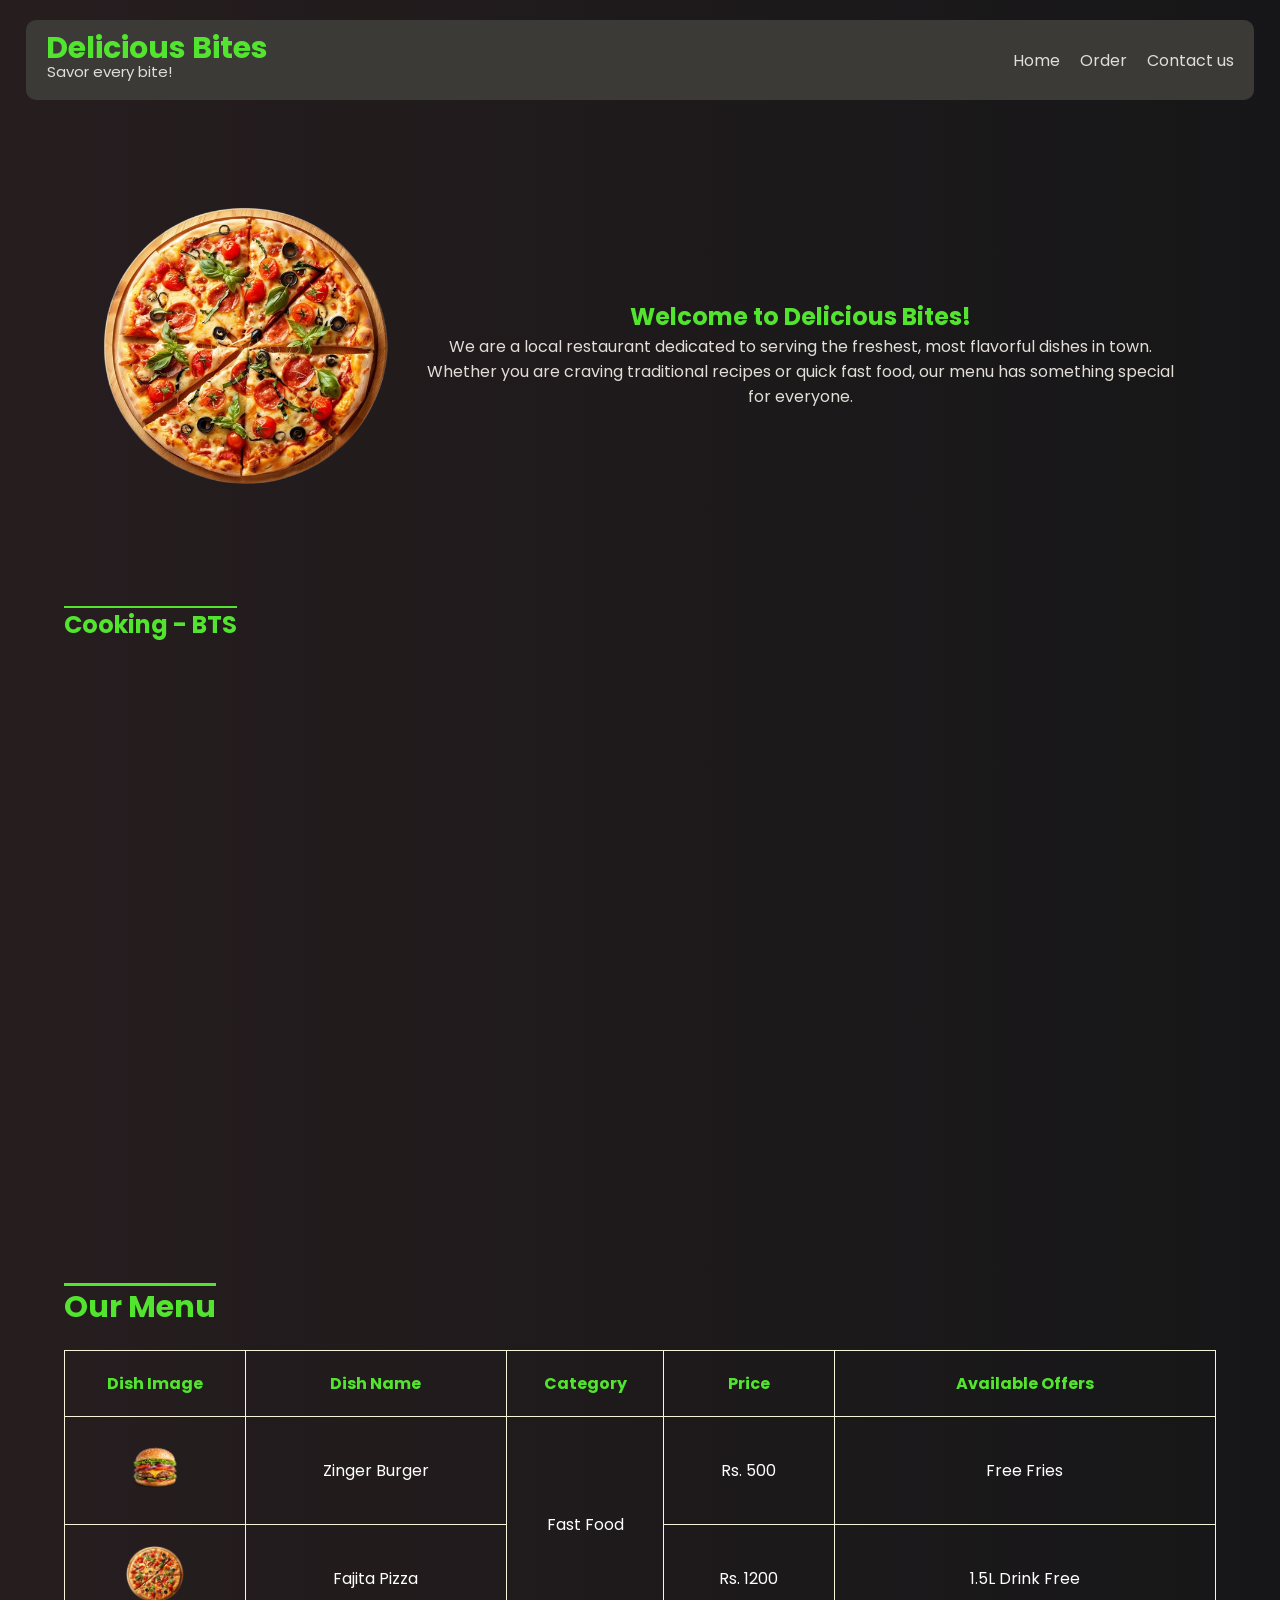
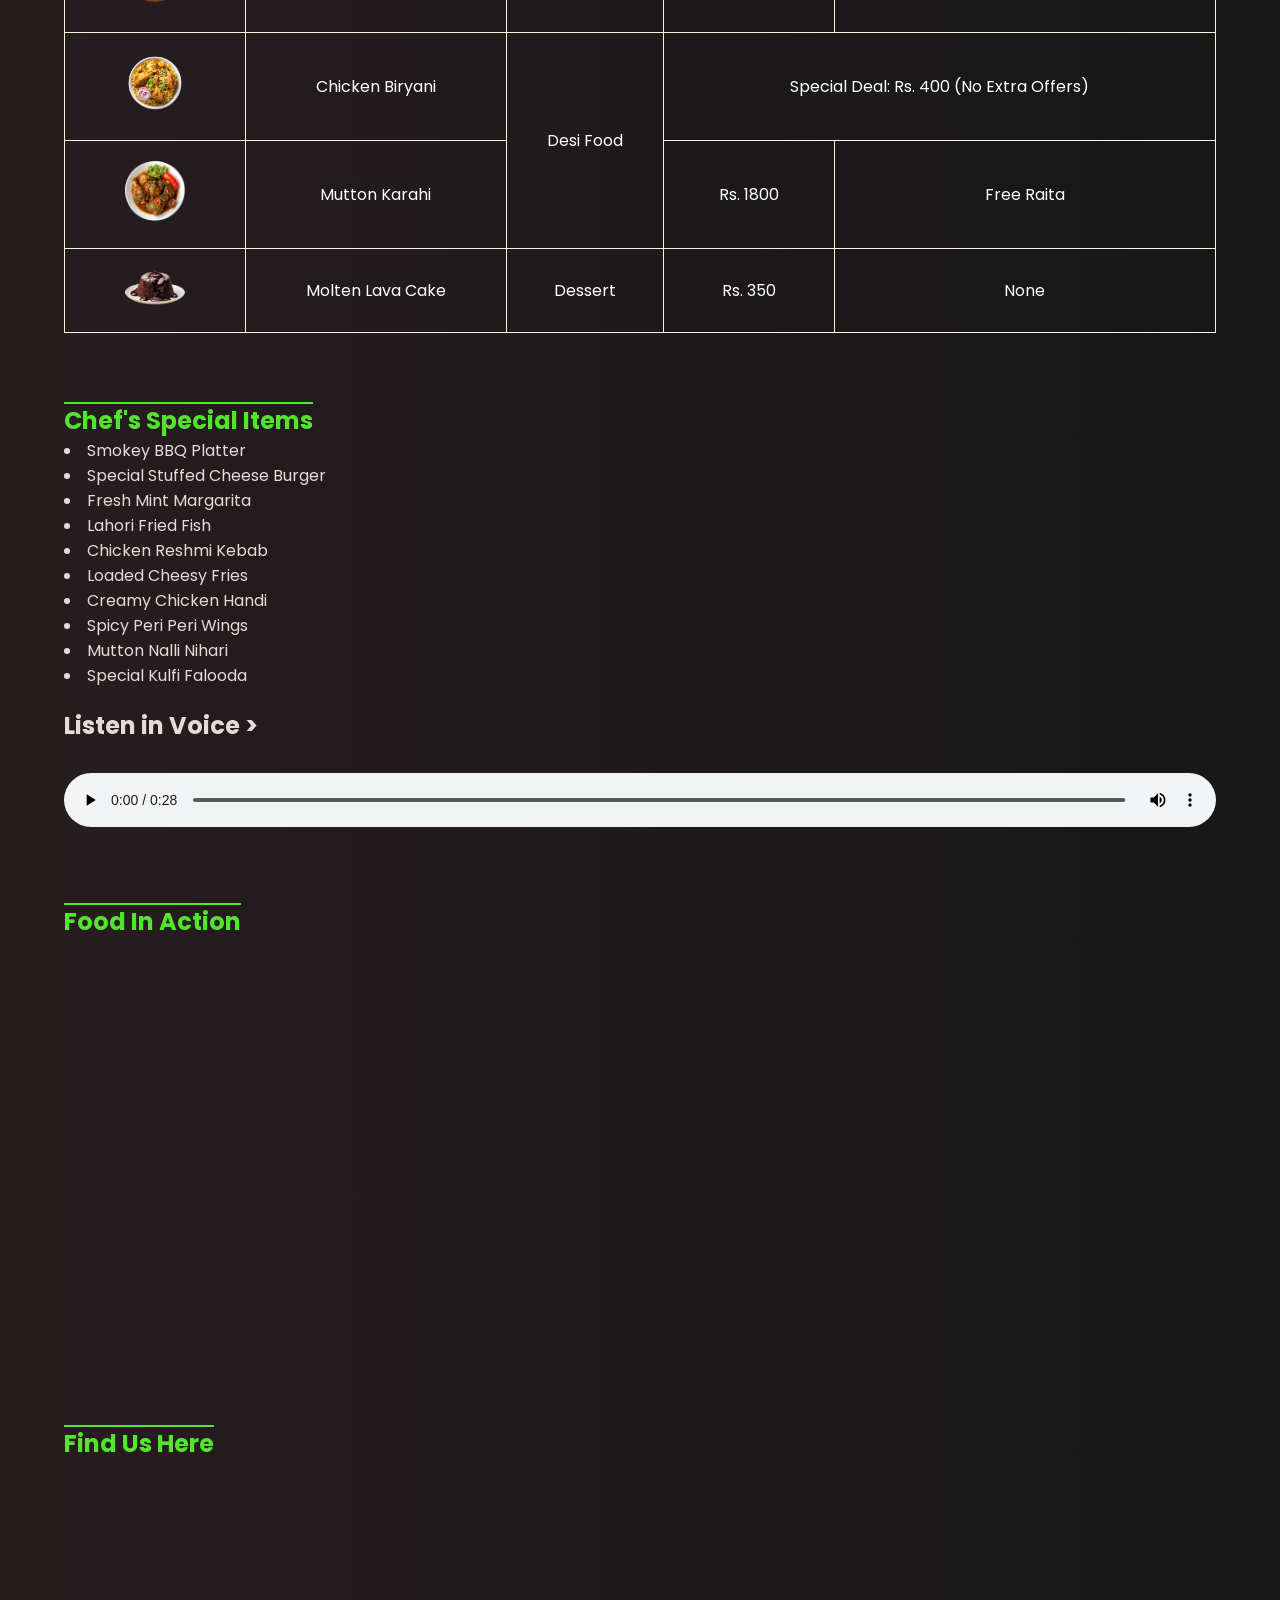
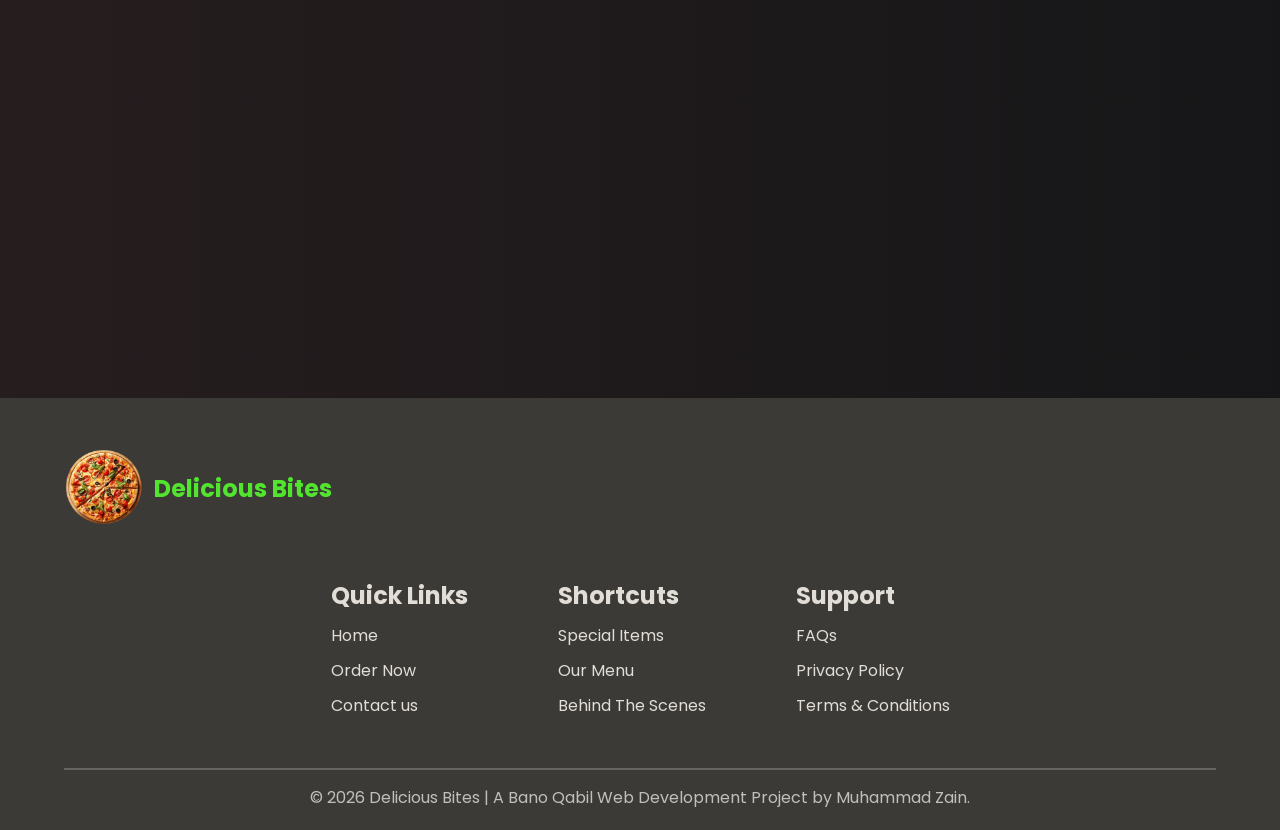
==== index.html @ 20937e95 "Update index.html" ====
<!DOCTYPE html>
<html lang="en">

<head>
    <meta charset="UTF-8">
    <meta name="viewport" content="width=device-width, initial-scale=1.0">
    <title>Home - Delicious Bites</title>
    <link rel="stylesheet" href="style.css">
    <link rel="preconnect" href="https://fonts.googleapis.com">
    <link rel="preconnect" href="https://fonts.gstatic.com" crossorigin>
    <link
        href="https://fonts.googleapis.com/css2?family=Poppins:ital,wght@0,100;0,200;0,300;0,400;0,500;0,600;0,700;0,800;0,900;1,100;1,200;1,300;1,400;1,500;1,600;1,700;1,800;1,900&display=swap"
        rel="stylesheet">
</head>

<body>
    <header>
        <nav>

            <div class="nav-items1">
                <h1>Delicious Bites</h1>
                <p>Savor every bite!</p>

            </div>

            <div class="nav-items2">
                <ul>
                    <li><a href="index.html">Home</a></li>
                    <li><a href="order.html">Order</a></li>
                    <li><a href="contact.html">Contact us</a></li>
                </ul>
            </div>


        </nav>
    </header>




    <main>
        <section id="hero">
            <div class="container">


                <div class="image">
                    <img src="assets/pizza.png" alt="hero-image" height="300">

                </div>



                <div class="hero-about">

                    <h1>Welcome to Delicious Bites!</h1>

                    <p>We are a local restaurant dedicated to serving the freshest, most flavorful dishes in town.
                        Whether you are craving traditional recipes or quick fast food, our menu has something special
                        for everyone.</p>
                </div>



            </div>
        </section>

        <section id="cooking">
            <h1>Cooking - BTS</h1>
            <video autoplay loop muted src="assets/video/cooking.mp4"></video>
        </section>

        <section id="table-section">

            <h2>Our Menu</h2>

            <table style="text-align: center;">

                <thead>
                    <tr>
                        <th>Dish Image</th>
                        <th>Dish Name</th>
                        <th>Category</th>
                        <th>Price</th>
                        <th>Available Offers</th>
                    </tr>
                </thead>

                <tbody>

                    <tr>
                        <td><img src="assets/z-burger.png" alt="Zinger Burger" width="60"></td>
                        <td>Zinger Burger</td>
                        <td rowspan="2">Fast Food</td>
                        <td>Rs. 500</td>
                        <td>Free Fries</td>
                    </tr>

                    <tr>
                        <td><img src="assets/pizza.png" alt="Pizza" width="60"></td>
                        <td>Fajita Pizza</td>
                        <td>Rs. 1200</td>
                        <td>1.5L Drink Free</td>
                    </tr>


                    <tr>
                        <td><img src="assets/biryani.png" alt="Biryani" width="60"></td>
                        <td>Chicken Biryani</td>
                        <td rowspan="2">Desi Food</td>
                        <td colspan="2">Special Deal: Rs. 400 (No Extra Offers)</td>
                    </tr>


                    <tr>
                        <td><img src="assets/karahi.png" alt="Karahi" width="60"></td>
                        <td>Mutton Karahi</td>
                        <!-- <td>Desi Food</td> -->
                        <td>Rs. 1800</td>
                        <td>Free Raita</td>
                    </tr>


                    <tr>
                        <td><img src="assets/lava-cake.png" alt="Lava Cake" width="60"></td>
                        <td>Molten Lava Cake</td>
                        <td>Dessert</td>
                        <td>Rs. 350</td>
                        <td>None</td>
                    </tr>
                </tbody>

            </table>


        </section>

        <section id="special">

            <h1>Chef's Special Items</h1>
            <ul>
                <li>Smokey BBQ Platter</li>
                <li>Special Stuffed Cheese Burger</li>
                <li>Fresh Mint Margarita</li>
                <li>Lahori Fried Fish</li>
                <li>Chicken Reshmi Kebab</li>
                <li>Loaded Cheesy Fries</li>
                <li>Creamy Chicken Handi</li>
                <li>Spicy Peri Peri Wings</li>
                <li>Mutton Nalli Nihari</li>
                <li>Special Kulfi Falooda</li>
            </ul>
            <h2>Listen in Voice ></h2>
            <audio src="assets/audio/special items.mp3" controls></audio>

        </section>



        <section id="framing">
            <h1>Food In Action</h1>
            <iframe width="560" height="315" src="https://www.youtube.com/embed/lcU3pruVyUw?si=IepNtwFXurzWVYYV" title="YouTube video player" frameborder="0" allow="accelerometer; autoplay; clipboard-write; encrypted-media; gyroscope; picture-in-picture; web-share" referrerpolicy="strict-origin-when-cross-origin" allowfullscreen></iframe>
        </section>

        <section id="map">
            <h1>Find Us Here</h1>
            <iframe src="https://www.google.com/maps/embed?pb=!1m18!1m12!1m3!1d13595.559069513125!2d74.3246896554199!3d31.5820706!2m3!1f0!2f0!3f0!3m2!1i1024!2i768!4f13.1!3m3!1m2!1s0x39191b91e5f0326d%3A0x4c01c48fc2e91cd0!2sDelicious%20Bites!5e0!3m2!1sen!2s!4v1788865010077!5m2!1sen!2s" width="600" height="450" style="border:0;" allowfullscreen="" loading="lazy" referrerpolicy="strict-origin-when-cross-origin"></iframe>
        </section>

    </main>
    <footer>
        <section id="footer-section">

            <div class="footer-logo">
                <img src="assets/pizza.png" alt="">
                <h1>Delicious Bites</h1>
            </div>
             
            <div class="footer-container">

                <div class="footer-links">
                    <h2>Quick Links</h2>
                    <a href="index.html">Home</a>
                    <a href="order.html">Order Now</a>
                    <a href="contact.html">Contact us</a>
                </div>
    
                <div class="shortcuts">
                    <h2>Shortcuts</h2>
                    <a href="#special">Special Items</a>
                    <a href="#table-section">Our Menu</a>
                    <a href="#cooking">Behind The Scenes</a>

                </div>

                <div class="action-links">
                    <h2>Support</h2>
                    <a href="#">FAQs</a>
                    <a href="#">Privacy Policy</a>
                    <a href="#">Terms & Conditions</a>

                </div>

                
                

            </div>

            <div class="hr-sec">

                <hr>
    
                    <p class="copyright-text">&copy; 2026 Delicious Bites | A Bano Qabil Web Development Project by Muhammad Zain.</p>
            </div>


        </section>

        
    </footer>

    <!-- Start of HubSpot Embed Code -->
<script type="text/javascript" id="hs-script-loader" async defer src="//js-na2.hs-scripts.com/247337855.js"></script>
<!-- End of HubSpot Embed Code -->
    

</body>

</html>
---- style.css ----
*{
    margin: 0;
    padding: 0;
    box-sizing: border-box;
    font-family: poppins;
}

:root{
    --primarycolor: rgb(82, 228, 46);

    --secondarycolor: rgb(226, 222, 215);
}

html{

    scroll-behavior: smooth;

}


/* NAVBAR */

/* HOME PAGE */


header{
    position: sticky;
    width: 96vw;
     margin: 20px auto;
    top: 0;
    z-index: 1;
    
}
header nav {
    display: flex;
    background-color: rgb(59, 58, 55);
    
    height: 80px;
    line-height: 23px;
     width: 96vw;
     margin: 20px auto;
     border-radius: 10px;
    justify-content: space-between;
    align-items: center;
    padding: 0 20px;

    

    
    
}

header nav h1{
    color: rgb(82, 228, 46);
    font-size: 30px;
}




    
.nav-items1 p{
    position: relative;
    left: 1px;
    color: rgb(226, 222, 215);
    font-size: 15px;
    
}

.nav-items2 ul{
    display: flex ;
    gap: 20px;
}

.nav-items2 ul li{
    list-style: none;
}



.nav-items2 ul li a{
    text-decoration: none;
   color: rgb(226, 222, 215);
    
    
    
}

.nav-items2 ul li a:hover{
    color: rgb(134, 161, 12);
}


/* MAIN SECTION */


body{
    background-color: rgb(23, 24, 26);
    background-image: linear-gradient(to right, rgba(82, 44, 44, 0.253), rgba(21, 21, 22, 0.507));
}


/* HERO SECTION */

main .container{
    display: flex;
    justify-content: center;
    align-items: center;
    width: 85vw;
    margin: 100px auto; 
    gap: 20px;
    

}

main{
    width: 90vw;
    margin: auto;
}



.hero-about{
     text-align: center;
     margin: auto;
     display: flex;
     width: 90vw;
     flex-direction: column;
     align-items: center;

}

.hero-about h1{
   color: rgb(82, 228, 46);
}
.hero-about  p{

    color: rgb(226, 222, 215);

}

#cooking{
    width: 90vw;
    margin: auto;
}

#cooking video{
    width: 90vw;
    margin: 30px auto;
    border-radius: 20px;
}

#cooking h1{
    color: var(--primarycolor);
    text-decoration: overline;
}


/* TABLE SECTION */

table{
    color: white;
    width: 90vw;
    margin: 20px auto;
    border-collapse: collapse;
    border-style: hidden;
    border: 1px solid beige;
    
     
}

table td ,th{
    border: 1px solid beige;
    padding: 20px 1px;
}

table th{
    color: var(--primarycolor);
}




#table-section h2{
    font-size: 30px;
   color: var(--primarycolor);
   text-decoration: overline;
}

/* SPECIAL ITEMS SECTION */

#special{
    /* background-color: antiquewhite; */
    width: 90vw;
    margin: 70px auto;
}

#special h1{
    color: var(--primarycolor);
    text-decoration: overline;

}

#special ul{
    color: var(--secondarycolor);
}

#special ul li{
    list-style-position: inside;
}

#special h2{
    color: var(--secondarycolor);
    margin-top: 20px;
    /* text-decoration:overline; */
}


#special audio{
    
    width: 90vw;
    margin: 0px auto;
    margin-top: 30px;
    
    
}

/* I-FRAME SECTION */

#framing{

    width: 90vw;
    margin: auto;

}

#framing h1{
    color: var(--primarycolor);
    text-decoration: overline;
}

#framing iframe{
    height: 400px;
    width: 90vw;
    margin-top: 30px;
    border-radius: 20px;
}


#map{
    width: 90vw;
    margin: 20px auto;
}

#map h1{
    color: var(--primarycolor);
    text-decoration: overline;
    margin-top: 50px;
}

#map iframe{
    border-radius: 20px;
    width: 90vw;
    margin: 30px auto;
}

/* FOOTER SECTION */

footer{

    background-color: rgb(59, 58, 55);
    
}

footer #footer-section{
    width: 90vw;
    margin: 0px auto;
}
footer #footer-section .footer-logo{
    display: flex;
    /* justify-content: center; */
    align-items: center;
    gap: 10px;
    padding: 50px 0;
}

footer #footer-section .footer-logo h1{
    color: var(--primarycolor);
}
footer #footer-section img{
    height: 80px;
}


.footer-links h2{
    color: var(--secondarycolor);
}

.footer-links a{
    color: var(--secondarycolor);
    /* text-align: center; */
    text-decoration: none;
}

.footer-links{
    display: flex;
    flex-direction: column;
    gap: 10px;
}

.footer-container{
    display: flex;
    justify-content: center;
    gap: 90px;
    flex-wrap: wrap;
}

#footer-section .shortcuts h2{
    color: var(--secondarycolor);

}

#footer-section .shortcuts a{
    color: var(--secondarycolor);
    text-decoration: none;
}

#footer-section .shortcuts a:hover{
    color: var(--primarycolor);
}
#footer-section .shortcuts{
    display: flex;
    flex-direction: column;
    gap: 10px;
}

.action-links{
display: flex;
flex-direction: column;
gap: 10px;

}

.action-links h2{
    color: var(--secondarycolor);

}

.action-links  a{
    color: var(--secondarycolor);
    text-decoration: none;
}

.find-us h2{
    color: var(--secondarycolor);
}

.find-us a{
    color: var(--secondarycolor);
    text-decoration: none;
}

hr{
    
    width: 100%;
    border: 1px solid rgba(255, 255, 255, 0.219);
}

.hr-sec{
    margin-top: 50px;
}

.hr-sec p{
    margin-top: 15px;
    text-align: center;
    padding-bottom: 20px;
}

.copyright-text{
    color: rgba(255, 255, 255, 0.678);
    
}

footer a:hover{

    color: rgb(134, 161, 12);

}



/* MEDIA QUERY */

@media screen and (max-width:628px) {

    main .container{
        

        gap: 0;

        flex-wrap: wrap;
    
    }



    header nav{
        display: flex;
        flex-direction: column;

        width: 90vw;
        margin: auto;
        
        align-items: center;
        justify-content: center;
        gap: 10px;
    }

    .nav-items2 {
        display: flex;
        justify-content: center;
        align-items: center;
        text-align: center;
    }

    header nav p{
        display: none;
    }
    
    main .container{
    display: flex;
    justify-content: center;
   
    align-items: center;
    width: 85vw;
    margin: 50px auto; 
    /* background-color: antiquewhite; */

    
}

footer #footer-section .footer-logo{
    display: flex;
    justify-content: center;
    

}

.footer-container{
    display: flex;
    flex-direction: column;
    /* justify-content: center; */
    align-items: center;
}

}


/* ORDER PAGE */


#order-section h1{
    color: var(--primarycolor);
    text-align: center;
}

#order-section legend{
    text-align: center;
    color: var(--secondarycolor);
}

.order-form{

    border: 1px solid var(--secondarycolor);
    padding: 30px;
    border-radius: 20px;
}





#order-section label{

    color: var(--secondarycolor);

}
#order-section input{
    padding: 10px 10px;
    margin: 10px 0;
    
    border-radius: 10px;
    border: 0.5px solid rgba(255, 255, 255, 0.377); 
    ;
    color: var(--secondarycolor);
    
    background-color: transparent;


}

#order-section select{
    padding: 10px 10px;
    margin: 10px 0;
    width: 190px;
    
    border-radius: 10px;
    border: 0.5px solid rgba(255, 255, 255, 0.377); 
    ;
    color: var(--secondarycolor);
    
    background-color: transparent;


}

#order-section  option{
    color: black;
    background-color: rgba(255, 255, 255, 0.377);
}

#order-section .reset{

    cursor: pointer;
    
    transition: all 0.2s ease-in-out;


    
}

#order-section .reset:hover{
    background-color: rgb(255, 0, 0);
    
}


#order-section .submit{
    cursor: pointer;
    
    transition: all 0.2s ease-in-out;
}

#order-section .submit:hover{
    background-color: var(--primarycolor);
    color: rgb(23, 23, 24);
}

/* Contact Page */

textarea{
    padding: 10px 10px;
    margin: 10px 0;
    
    border-radius: 10px;
    border: 0.5px solid rgba(255, 255, 255, 0.377); 
    ;
    color: var(--secondarycolor);
    
    background-color: transparent;
}
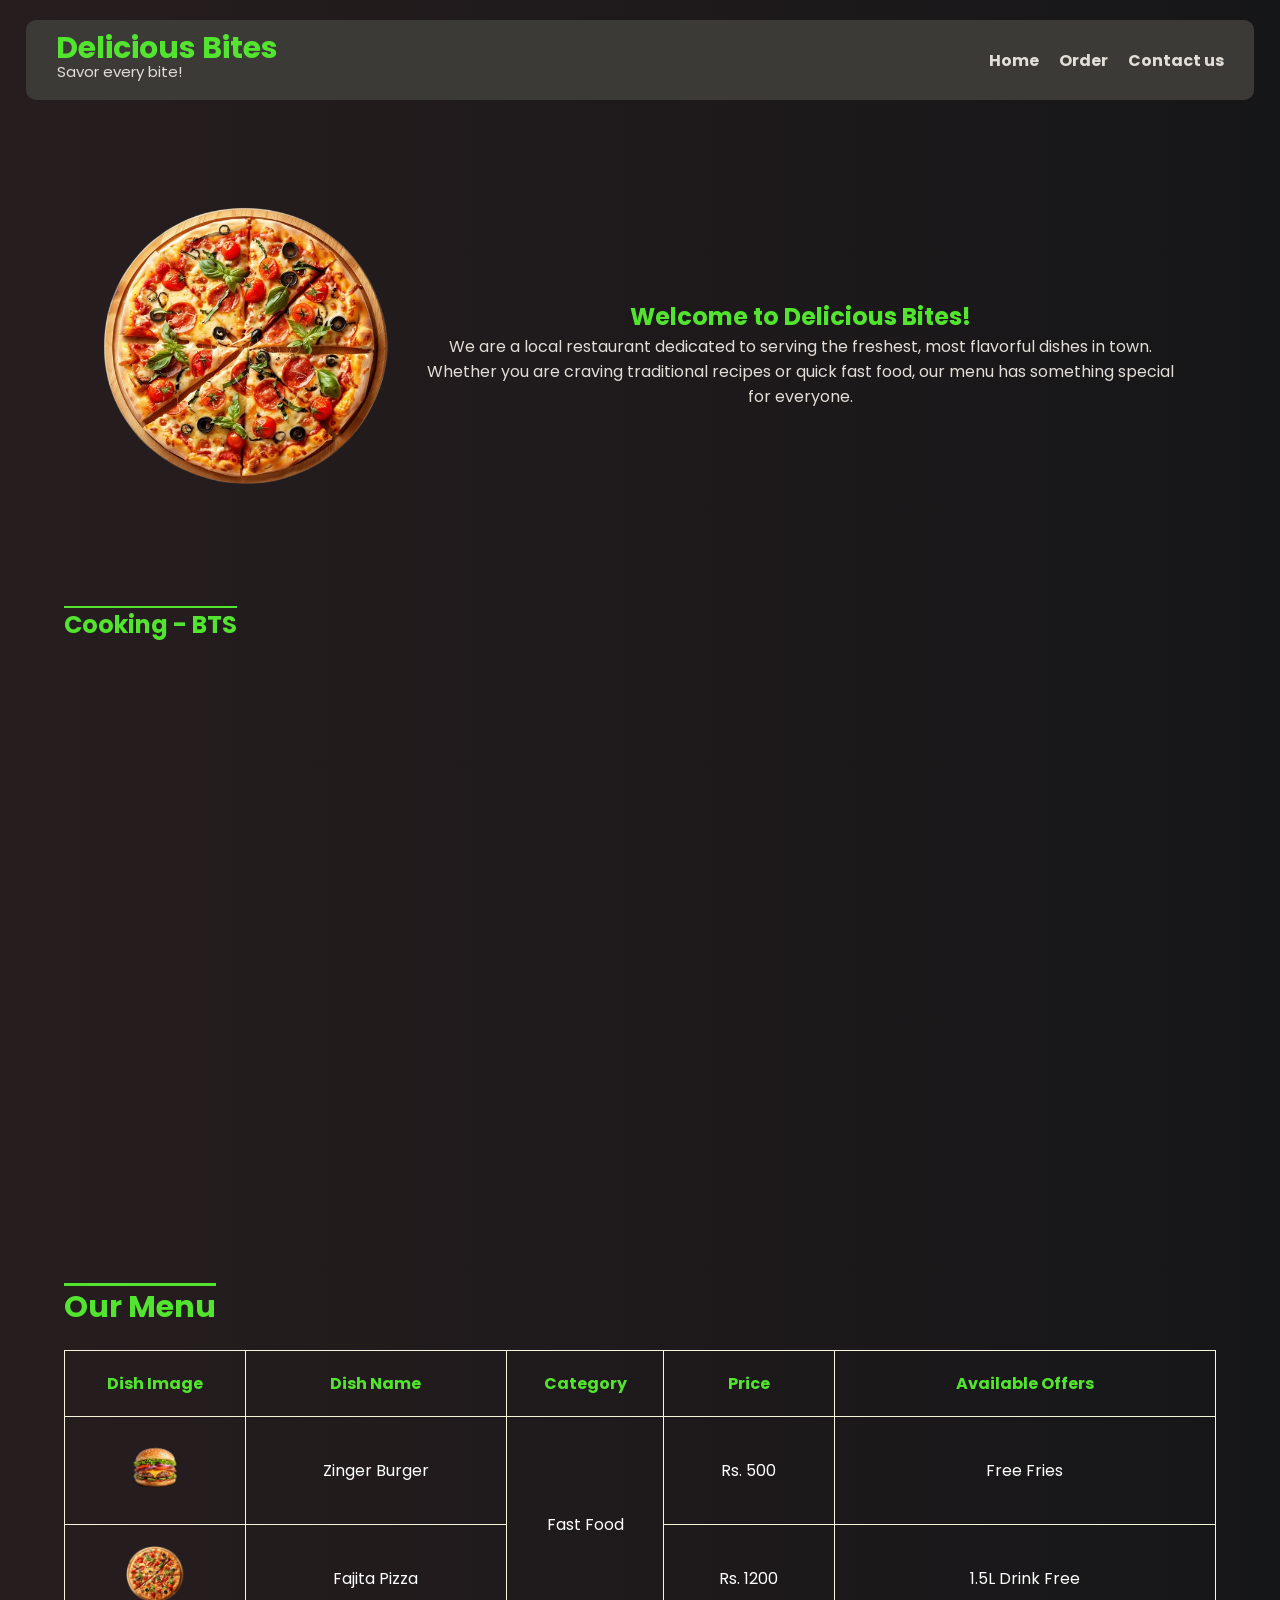
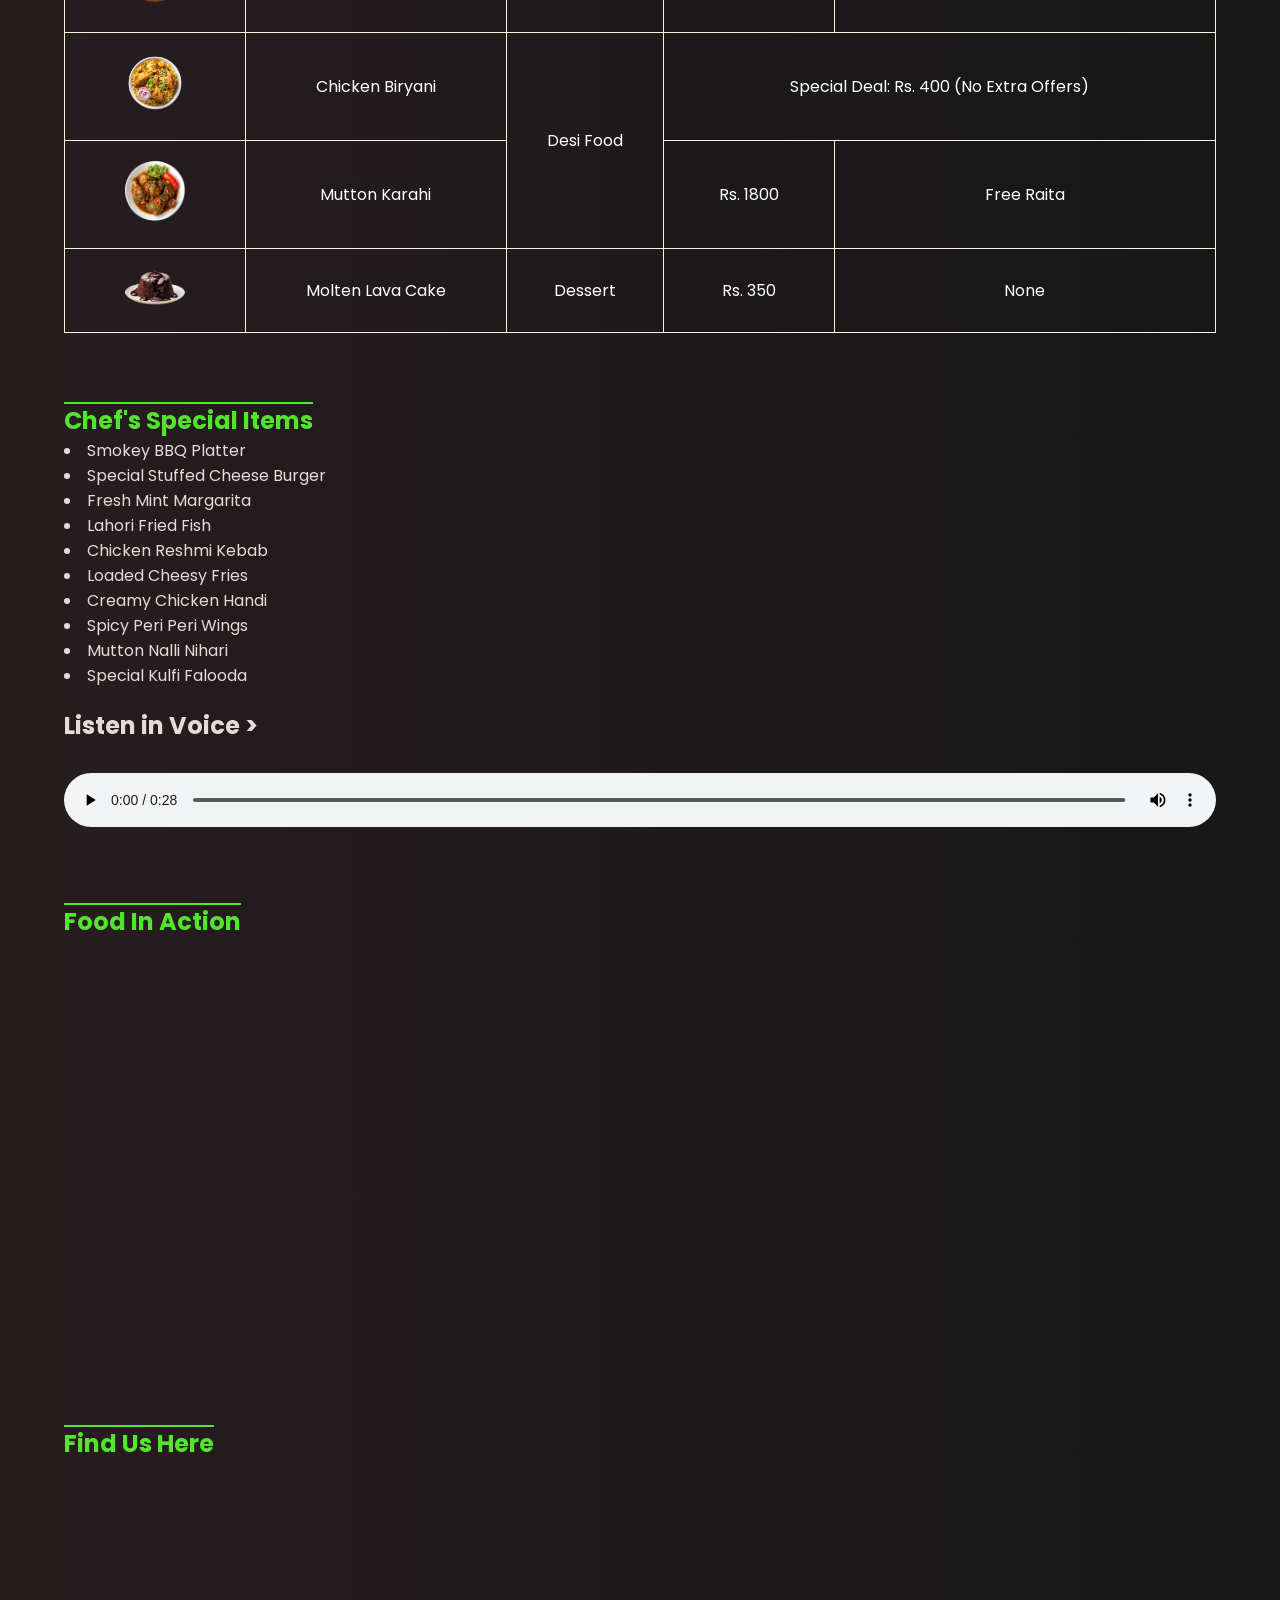
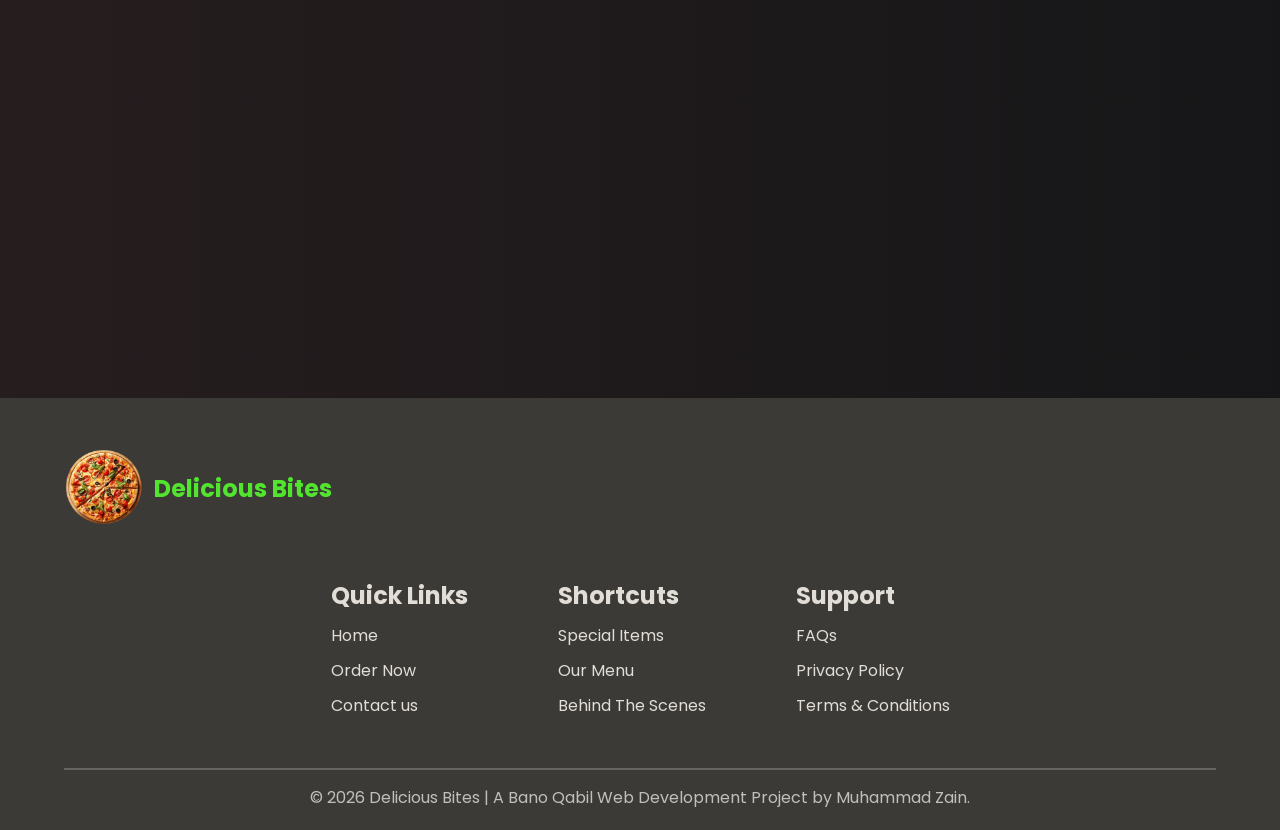
==== commit 35058ae5: "Add files via upload" ====
--- a/index.html
+++ b/index.html
@@ -14,26 +14,29 @@
 </head>
 
 <body>
-    <header>
-        <nav>
-
-            <div class="nav-items1">
-                <h1>Delicious Bites</h1>
-                <p>Savor every bite!</p>
-
-            </div>
-
-            <div class="nav-items2">
-                <ul>
-                    <li><a href="index.html">Home</a></li>
-                    <li><a href="order.html">Order</a></li>
-                    <li><a href="contact.html">Contact us</a></li>
-                </ul>
-            </div>
-
-
-        </nav>
-    </header>
+   <header>
+    <nav class="navbar">
+        <div class="nav-items1">
+            <h1>Delicious Bites</h1>
+            <p>Savor every bite!</p>
+        </div>
+
+        <!-- Hamburger Menu -->
+        <div class="hamburger" id="hamburger">
+            <span class="bar"></span>
+            <span class="bar"></span>
+            <span class="bar"></span>
+        </div>
+
+        <div class="nav-items2" id="nav-menu">
+            <ul class="nav-links">
+                <li><a href="index.html">Home</a></li>
+                <li><a href="order.html">Order</a></li>
+                <li><a href="contact.html">Contact us</a></li>
+            </ul>
+        </div>
+    </nav>
+</header>
 
 
 
@@ -217,12 +220,7 @@
 
         
     </footer>
-
-    <!-- Start of HubSpot Embed Code -->
-<script type="text/javascript" id="hs-script-loader" async defer src="//js-na2.hs-scripts.com/247337855.js"></script>
-<!-- End of HubSpot Embed Code -->
-    
-
+<script src="script.js"></script>
 </body>
 
-</html>
+</html>
--- a/style.css
+++ b/style.css
@@ -406,7 +406,7 @@
 
     header nav{
         display: flex;
-        flex-direction: column;
+        /* flex-direction: column; */
 
         width: 90vw;
         margin: auto;
@@ -453,10 +453,224 @@
     align-items: center;
 }
 
+
+#featured .cards{
+    display: flex;
+
+    justify-content: center;
+    
+
+
+    
+}
+
+}
+
+/* Basic Navbar Styling */
+.navbar {
+    display: flex;
+    justify-content: space-between;
+    align-items: center;
+    padding: 15px 30px;
+    background-color: rgb(59, 58, 55);
+    position: relative;
+}
+
+
+.nav-links {
+    display: flex;
+    gap: 20px;
+    list-style: none;
+    margin: 0;
+    padding: 0;
+}
+
+.nav-links a {
+    text-decoration: none;
+    color: #333;
+    font-weight: bold;
+}
+
+/* Hamburger Icon Design */
+.hamburger {
+    display: none; 
+    cursor: pointer;
+    flex-direction: column;
+    gap: 5px;
+}
+
+.hamburger .bar {
+    width: 25px;
+    height: 3px;
+    background-color: var(--secondarycolor);
+    border-radius: 3px;
+    transition: all 0.3s ease;
+}
+
+/* Mobile Responsive Code */
+@media (max-width: 628px) {
+    .hamburger {
+        display: flex; 
+    }
+
+    .nav-items2 {
+        display: none; 
+        position: absolute;
+        top: 100%;
+        left: 0;
+        width: 100%;
+        background-color: rgb(59, 58, 55);
+        text-align: center;
+        color: var(--secondarycolor);
+        box-shadow: 0 4px 6px rgba(0,0,0,0.1);
+    }
+
+    /* Hamburger to Cross Animation */
+.hamburger.open .bar:nth-child(1) {
+    transform: translateY(8px) rotate(45deg);
+}
+
+.hamburger.open .bar:nth-child(2) {
+    opacity: 0; 
+}
+
+.hamburger.open .bar:nth-child(3) {
+    transform: translateY(-8px) rotate(-45deg);
+}
+
+    .nav-links {
+        flex-direction: column;
+        padding: 20px 0;
+        gap: 15px;
+    }
+
+ 
+    .nav-items2.active {
+        display: block;
+    }
 }
 
 
 /* ORDER PAGE */
+
+#featured{
+
+    width: 90vw;
+
+}
+
+#featured h1{
+    color: var(--primarycolor);
+}
+
+#featured .cards{
+    display: flex;
+    flex-wrap: wrap;
+    /* background-color: rgb(88, 72, 50); */
+    width: 80vw;
+    justify-content: center;
+    margin: 40px auto;
+    gap: 50px;
+    
+
+    
+}
+#featured .card{
+
+    height:410px;
+    width: 300px;
+    background-image: linear-gradient(to right, rgba(82, 44, 44, 0.253), rgba(21, 21, 22, 0.507));
+    border-radius: 20px;
+    border: 1px solid wheat;
+    display: flex;
+    flex-direction: column;
+    align-items: center;
+    transition: all 0.1s ease-in-out;
+    
+
+}
+
+#featured .card:hover{
+    transform: scale(1.1);
+    box-shadow: 1px 1px 10px var(--primarycolor);
+    cursor: pointer;
+
+}
+
+#featured .card img{
+    height: 200px;
+    width: 200px;
+    margin-top: 10px;
+  
+}
+
+#featured .card h3{
+    color: var(--secondarycolor);
+}
+#featured .card p:first-of-type{
+    color: var(--secondarycolor);
+    text-align: center;
+    margin-top: 10px;
+    
+}
+#featured .card p:last-of-type{
+    color: var(--secondarycolor);
+    text-align: center;
+    margin-top: 3px;
+    
+}
+
+#featured .card .checkout{
+    display: flex;
+    height: 100px;
+    /* background-color: antiquewhite; */
+    align-items: center;
+    gap: 15px;
+    margin-bottom: 10px;
+
+}
+
+
+#featured .card .checkout label{
+    color:  var(--secondarycolor);
+}
+#featured .card .checkout input{
+
+    width: 40px;
+    height: 30px;
+    border-radius: 5px;
+    border: 1px solid rgba(255, 255, 255, 0.808);
+    color: white;
+    display: flex;
+    justify-content: center;
+    text-indent: 10px;
+    background-color: transparent;
+    background-image: linear-gradient(to right, rgba(82, 44, 44, 0.253), rgba(21, 21, 22, 0.507));
+
+}
+
+
+#featured .card a button {
+    /* margin-top: 10px; */
+    padding: 5px 10px; 
+    border-radius: 10px;
+    border-color: transparent;
+    background-color: var(--primarycolor);
+    color: black;
+    transition: all 0.2s ease-in-out;
+
+    
+}
+
+#featured .card a button:hover{
+    background-color: rgb(0, 44, 240) ;
+    color: white;
+    cursor: pointer;
+    transform: scale(1.05);
+
+}
+
+/* ----------------------------------------------------- */
 
 
 #order-section h1{
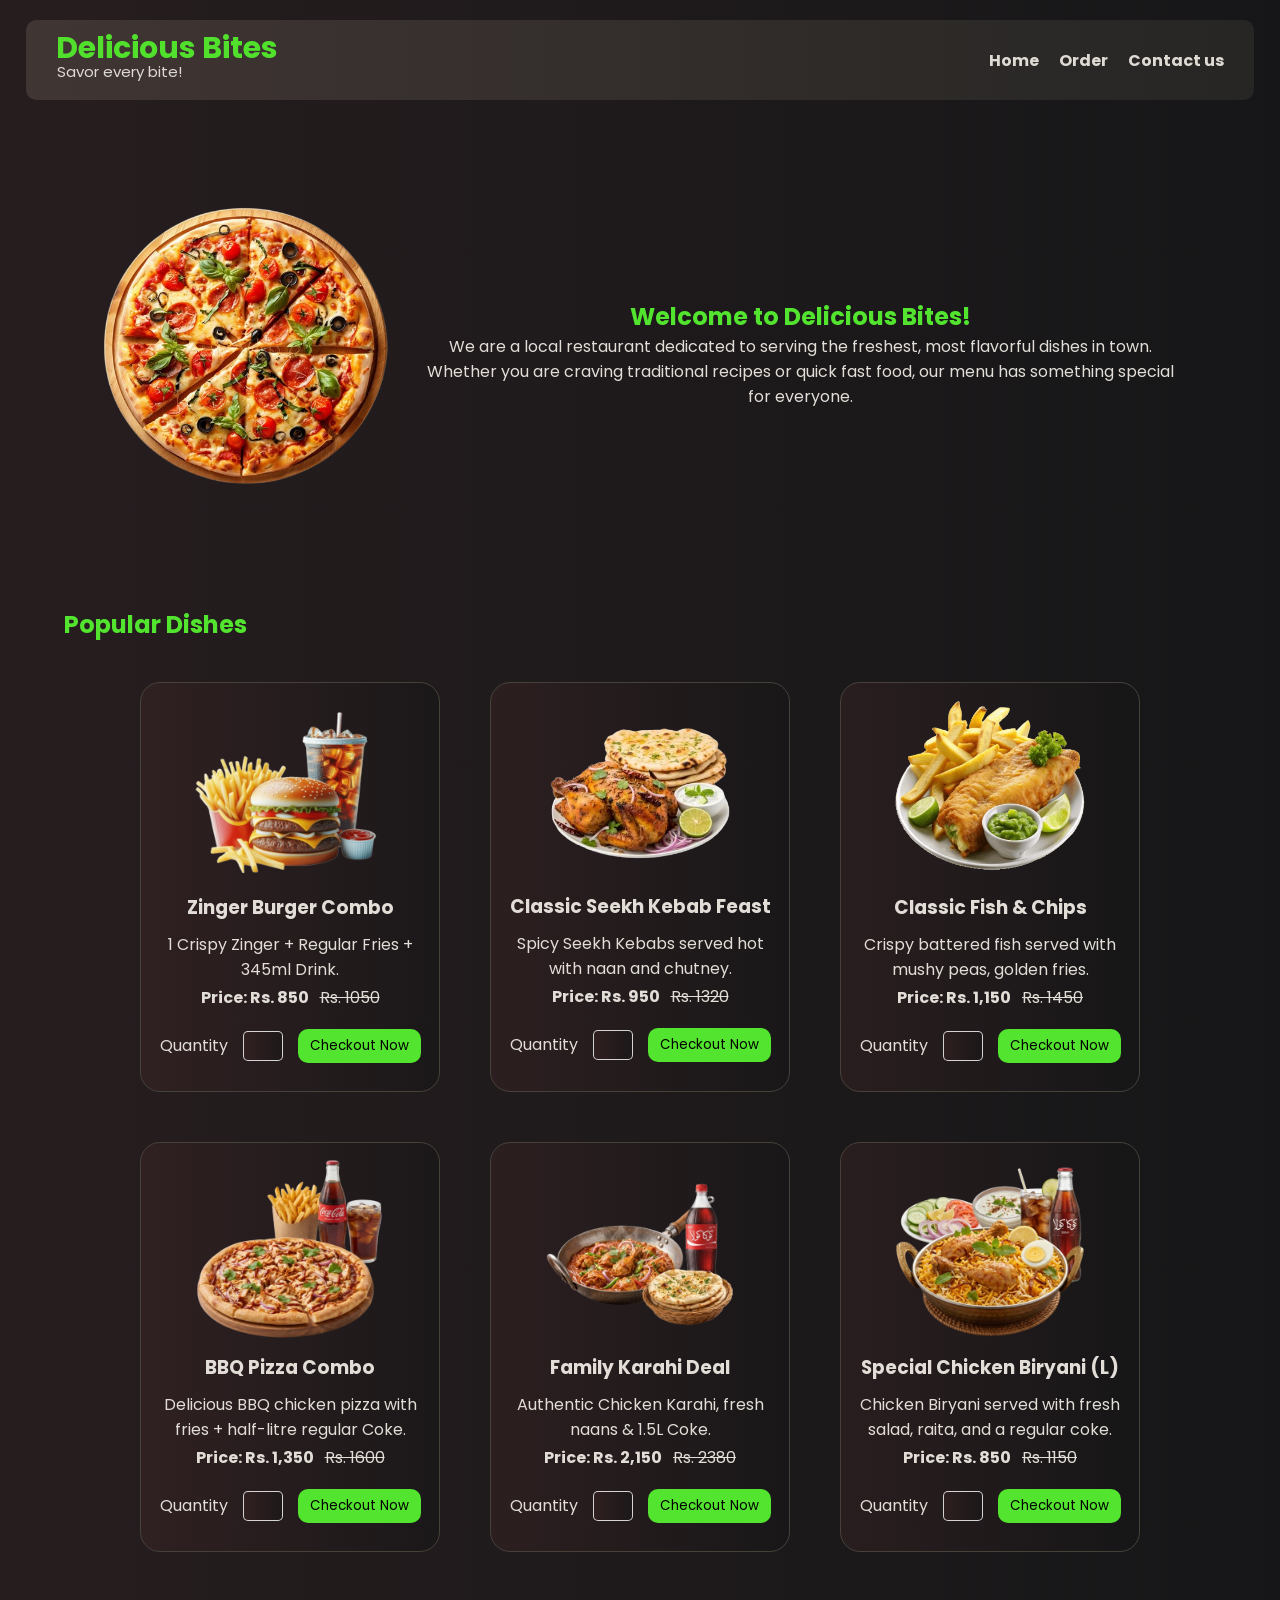
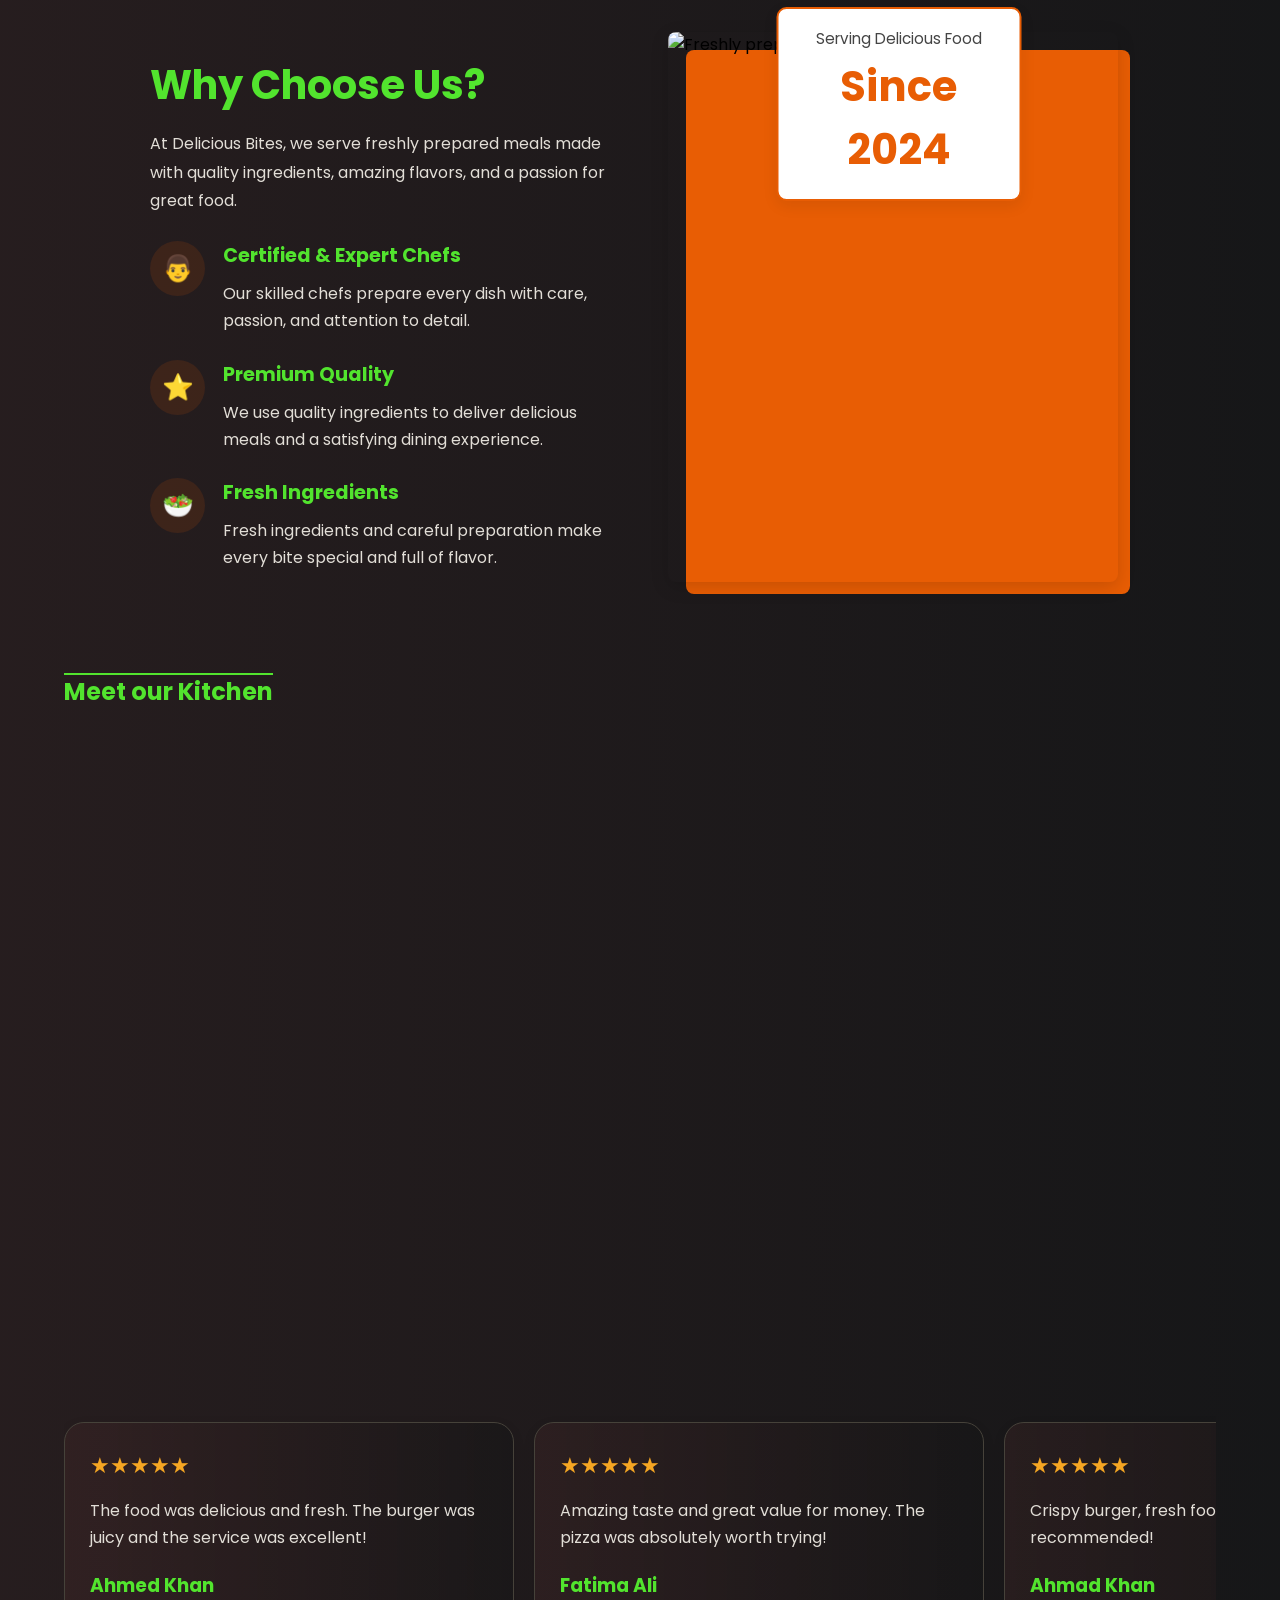
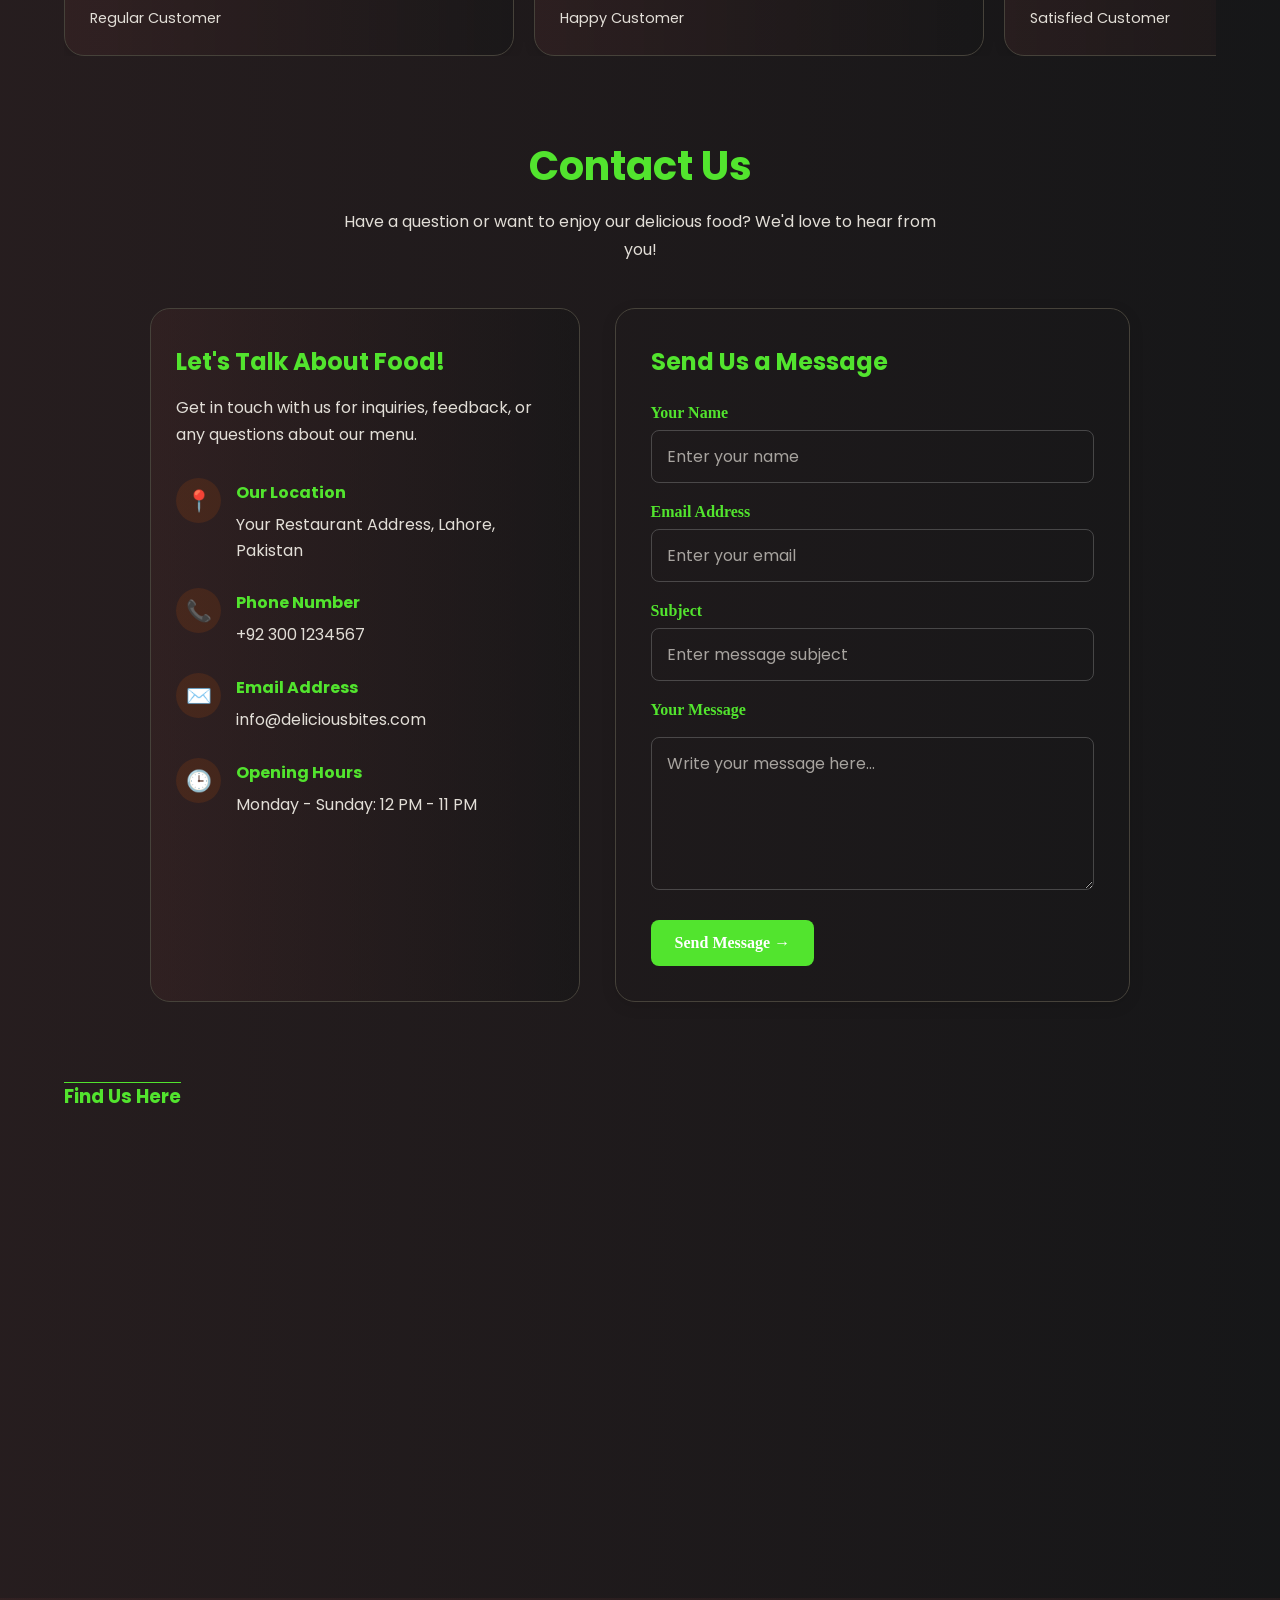
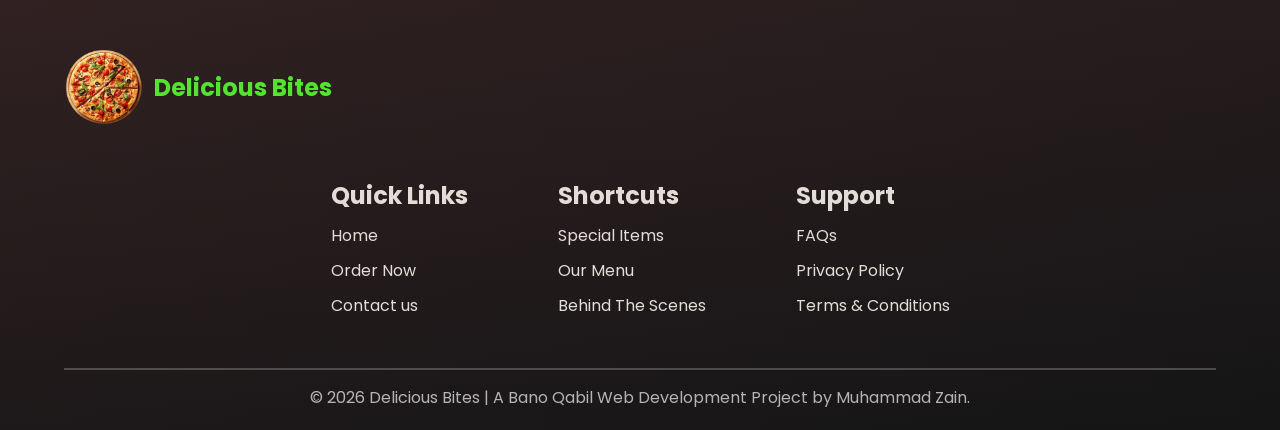
==== commit c049c89b: "Add files via upload" ====
--- a/index.html
+++ b/index.html
@@ -67,102 +67,436 @@
             </div>
         </section>
 
-        <section id="cooking">
-            <h1>Cooking - BTS</h1>
+
+        <section id="featured">
+
+          <h1>Popular Dishes</h1>
+
+          <div class="cards">
+
+              <article class="card card-1">
+
+               <img src="assets/Special Deals/zinger-burger-with-juice-png--removebg-preview.png" alt="">
+
+               <h3>Zinger Burger Combo</h3>
+
+               <p>1 Crispy Zinger + Regular Fries + 345ml Drink.</p>
+
+               <p><strong>Price: Rs. 850 &ensp;</strong><del>Rs. 1050</del></p>
+
+               <div class="checkout">
+                   <label for="Qty">Quantity </label>
+                   <input type="number" id="n">
+                   <a href="#order-form"><button type="button">Checkout Now</button></a>
+
+               </div>
+
+              </article>
+
+
+              <article class="card card-2">
+
+               <img src="assets/Special Deals/Classic Seekh Kebab Feast.png" alt="">
+
+               <h3>Classic Seekh Kebab Feast</h3>
+
+               <p>Spicy Seekh Kebabs served hot <br> with naan and chutney.</p>
+
+               <p><strong>Price: Rs. 950 &ensp;</strong><del>Rs. 1320</del></p>
+
+               <div class="checkout">
+                   <label for="Qty">Quantity </label>
+                   <input type="number" id="n">
+                   <a href="#order-form"><button type="button">Checkout Now</button></a>
+
+               </div>
+
+              </article>
+
+              <article class="card card-3">
+
+               <img src="assets/Special Deals/Classic Fish & Chips.png" alt="">
+
+               <h3>Classic Fish & Chips</h3>
+
+               <p>Crispy battered fish served with mushy peas, golden fries.</p>
+
+               <p><strong>Price: Rs. 1,150 &ensp;</strong><del>Rs. 1450</del></p>
+
+               <div class="checkout">
+                   <label for="Qty">Quantity </label>
+                   <input type="number" id="n">
+                   <a href="#order-form"><button type="button">Checkout Now</button></a>
+
+               </div>
+
+              </article>
+
+              <article class="card card-4">
+
+               <img src="assets/Special Deals/BBQ_Pizza_Combo-removebg-preview.png" alt="">
+
+               <h3>BBQ Pizza Combo</h3>
+
+               <p>Delicious BBQ chicken pizza with <br> fries + half-litre regular Coke.</p>
+
+               <p><strong>Price: Rs. 1,350 &ensp;</strong><del>Rs. 1600</del></p>
+
+               <div class="checkout">
+                   <label for="Qty">Quantity </label>
+                   <input type="number" id="n">
+                   <a href="#order-form"><button type="button">Checkout Now</button></a>
+
+               </div>
+
+              </article>
+
+              <article class="card card-5">
+
+               <img src="assets/Special Deals/Family Karahi Deal.png" alt="">
+
+               <h3>Family Karahi Deal</h3>
+
+               <p>Authentic Chicken Karahi, fresh naans & 1.5L Coke.</p>
+
+               <p><strong>Price: Rs. 2,150 &ensp;</strong><del>Rs. 2380</del></p>
+
+               <div class="checkout">
+                   <label for="Qty">Quantity </label>
+                   <input type="number" id="n">
+                   <a href="#order-form"><button type="button">Checkout Now</button></a>
+
+               </div>
+
+              </article>
+
+              <article class="card card-6">
+
+               <img src="assets/Special Deals/special chicken biryani deal.png" alt="">
+
+               <h3>Special Chicken Biryani (L)</h3>
+
+               <p>Chicken Biryani served with fresh salad, raita, and a regular coke.</p>
+
+               <p><strong>Price: Rs. 850 &ensp;</strong><del>Rs. 1150</del></p>
+
+               <div class="checkout">
+                   <label for="Qty">Quantity </label>
+                   <input type="number" id="n">
+                   <a href="#order-form"><button type="button">Checkout Now</button></a>
+
+               </div>
+
+              </article>
+
+              
+
+          </div>
+
+
+
+        </section>
+
+        <section id="why-choose-us">
+
+    <div class="choose-content">
+
+        <div class="choose-heading">
+
+            <h1>Why Choose Us?</h1>
+
+            <p class="choose-description">
+                At Delicious Bites, we serve freshly prepared meals
+                made with quality ingredients, amazing flavors, and
+                a passion for great food.
+            </p>
+        </div>
+
+        <div class="choose-feature">
+            <div class="feature-icon">👨</div>
+
+            <div>
+                <h3>Certified & Expert Chefs</h3>
+                <p>
+                    Our skilled chefs prepare every dish with care,
+                    passion, and attention to detail.
+                </p>
+            </div>
+        </div>
+
+        <div class="choose-feature">
+            <div class="feature-icon">⭐</div>
+
+            <div>
+                <h3>Premium Quality</h3>
+                <p>
+                    We use quality ingredients to deliver delicious
+                    meals and a satisfying dining experience.
+                </p>
+            </div>
+        </div>
+
+        <div class="choose-feature">
+            <div class="feature-icon">🥗</div>
+
+            <div>
+                <h3>Fresh Ingredients</h3>
+                <p>
+                    Fresh ingredients and careful preparation make
+                    every bite special and full of flavor.
+                </p>
+            </div>
+        </div>
+
+    </div>
+
+    <div class="choose-image">
+
+        <img
+            src="assets/Fast food Deal.jpg"
+            alt="Freshly prepared food at Delicious Bites"
+        >
+
+        <div class="established-badge">
+            <span>Serving Delicious Food</span>
+            <strong>Since 2024</strong>
+        </div>
+
+    </div>
+
+</section>
+
+       
+         <section id="cooking">
+            <h1>Meet our Kitchen</h1>
             <video autoplay loop muted src="assets/video/cooking.mp4"></video>
+
+            
         </section>
 
-        <section id="table-section">
-
-            <h2>Our Menu</h2>
-
-            <table style="text-align: center;">
-
-                <thead>
-                    <tr>
-                        <th>Dish Image</th>
-                        <th>Dish Name</th>
-                        <th>Category</th>
-                        <th>Price</th>
-                        <th>Available Offers</th>
-                    </tr>
-                </thead>
-
-                <tbody>
-
-                    <tr>
-                        <td><img src="assets/z-burger.png" alt="Zinger Burger" width="60"></td>
-                        <td>Zinger Burger</td>
-                        <td rowspan="2">Fast Food</td>
-                        <td>Rs. 500</td>
-                        <td>Free Fries</td>
-                    </tr>
-
-                    <tr>
-                        <td><img src="assets/pizza.png" alt="Pizza" width="60"></td>
-                        <td>Fajita Pizza</td>
-                        <td>Rs. 1200</td>
-                        <td>1.5L Drink Free</td>
-                    </tr>
-
-
-                    <tr>
-                        <td><img src="assets/biryani.png" alt="Biryani" width="60"></td>
-                        <td>Chicken Biryani</td>
-                        <td rowspan="2">Desi Food</td>
-                        <td colspan="2">Special Deal: Rs. 400 (No Extra Offers)</td>
-                    </tr>
-
-
-                    <tr>
-                        <td><img src="assets/karahi.png" alt="Karahi" width="60"></td>
-                        <td>Mutton Karahi</td>
-                        <!-- <td>Desi Food</td> -->
-                        <td>Rs. 1800</td>
-                        <td>Free Raita</td>
-                    </tr>
-
-
-                    <tr>
-                        <td><img src="assets/lava-cake.png" alt="Lava Cake" width="60"></td>
-                        <td>Molten Lava Cake</td>
-                        <td>Dessert</td>
-                        <td>Rs. 350</td>
-                        <td>None</td>
-                    </tr>
-                </tbody>
-
-            </table>
-
-
-        </section>
-
-        <section id="special">
-
-            <h1>Chef's Special Items</h1>
-            <ul>
-                <li>Smokey BBQ Platter</li>
-                <li>Special Stuffed Cheese Burger</li>
-                <li>Fresh Mint Margarita</li>
-                <li>Lahori Fried Fish</li>
-                <li>Chicken Reshmi Kebab</li>
-                <li>Loaded Cheesy Fries</li>
-                <li>Creamy Chicken Handi</li>
-                <li>Spicy Peri Peri Wings</li>
-                <li>Mutton Nalli Nihari</li>
-                <li>Special Kulfi Falooda</li>
-            </ul>
-            <h2>Listen in Voice ></h2>
-            <audio src="assets/audio/special items.mp3" controls></audio>
-
-        </section>
-
+<section id="reviews">
+    <div class="reviews-container">
+        <div class="reviews-track">
+
+            <!-- Original Reviews -->
+            <div class="reviews-group">
+
+                <div class="review-card">
+                    <div class="stars">★★★★★</div>
+                    <p>The food was delicious and fresh. The burger was juicy and the service was excellent!</p>
+                    <h3>Ahmed Khan</h3>
+                    <span>Regular Customer</span>
+                </div>
+
+                <div class="review-card">
+                    <div class="stars">★★★★★</div>
+                    <p>Amazing taste and great value for money. The pizza was absolutely worth trying!</p>
+                    <h3>Fatima Ali</h3>
+                    <span>Happy Customer</span>
+                </div>
+
+                <div class="review-card">
+                    <div class="stars">★★★★★</div>
+                    <p>Crispy burger, fresh food, and quick service. Highly recommended!</p>
+                    <h3>Ahmad Khan</h3>
+                    <span>Satisfied Customer</span>
+                </div>
+
+                <div class="review-card">
+                    <div class="stars">★★★★★</div>
+                    <p>Great atmosphere and friendly staff. I would definitely recommend this restaurant.</p>
+                    <h3>Usman Malik</h3>
+                    <span>Food Lover</span>
+                </div>
+
+                <div class="review-card">
+                    <div class="stars">★★★★☆</div>
+                    <p>Loved the Fajita Pizza! The cheese, toppings, and taste were amazing.</p>
+                    <h3>Amna Yaseen</h3>
+                    <span>Pizza Enthusiast</span>
+                </div>
+
+                <div class="review-card">
+                    <div class="stars">★★★★☆</div>
+                    <p>The Chicken Biryani was full of flavor, and the portion size was good.</p>
+                    <h3>Ali Hamza</h3>
+                    <span>Biryani Lover</span>
+                </div>
+
+            </div>
+
+            <!-- Duplicate Reviews for Infinite Sliding -->
+            <div class="reviews-group" aria-hidden="true">
+
+                <div class="review-card">
+                    <div class="stars">★★★★★</div>
+                    <p>The food was delicious and fresh. The burger was juicy and the service was excellent!</p>
+                    <h3>Ahmed Khan</h3>
+                    <span>Regular Customer</span>
+                </div>
+
+                <div class="review-card">
+                    <div class="stars">★★★★★</div>
+                    <p>Amazing taste and great value for money. The pizza was absolutely worth trying!</p>
+                    <h3>Fatima Ali</h3>
+                    <span>Happy Customer</span>
+                </div>
+
+                <div class="review-card">
+                    <div class="stars">★★★★★</div>
+                    <p>Crispy burger, fresh food, and quick service. Highly recommended!</p>
+                    <h3>Ahmad Khan</h3>
+                    <span>Satisfied Customer</span>
+                </div>
+
+                <div class="review-card">
+                    <div class="stars">★★★★★</div>
+                    <p>Great atmosphere and friendly staff. I would definitely recommend this restaurant.</p>
+                    <h3>Usman Malik</h3>
+                    <span>Food Lover</span>
+                </div>
+
+                <div class="review-card">
+                    <div class="stars">★★★★☆</div>
+                    <p>Loved the Fajita Pizza! The cheese, toppings, and taste were amazing.</p>
+                    <h3>Amna Yaseen</h3>
+                    <span>Pizza Enthusiast</span>
+                </div>
+
+                <div class="review-card">
+                    <div class="stars">★★★★☆</div>
+                    <p>The Chicken Biryani was full of flavor, and the portion size was good.</p>
+                    <h3>Ali Hamza</h3>
+                    <span>Biryani Lover</span>
+                </div>
+
+            </div>
+
+        </div>
+    </div>
+</section>
+
+
+
+<section id="contact">
+
+    <div class="contact-heading">
+
+        <h1>Contact Us</h1>
+        <p>
+            Have a question or want to enjoy our delicious food?
+            We'd love to hear from you!
+        </p>
+    </div>
+
+    <div class="contact-container">
+
+        <!-- Left Side: Contact Information -->
+        <div class="contact-info">
+
+            <h2>Let's Talk About Food!</h2>
+
+            <p class="contact-text">
+                Get in touch with us for inquiries, feedback,
+                or any questions about our menu.
+            </p>
+
+            <div class="contact-item">
+                <div class="contact-icon">📍</div>
+                <div>
+                    <h3>Our Location</h3>
+                    <p>Your Restaurant Address, Lahore, Pakistan</p>
+                </div>
+            </div>
+
+            <div class="contact-item">
+                <div class="contact-icon">📞</div>
+                <div>
+                    <h3>Phone Number</h3>
+                    <p>+92 300 1234567</p>
+                </div>
+            </div>
+
+            <div class="contact-item">
+                <div class="contact-icon">✉️</div>
+                <div>
+                    <h3>Email Address</h3>
+                    <p>info@deliciousbites.com</p>
+                </div>
+            </div>
+
+            <div class="contact-item">
+                <div class="contact-icon">🕒</div>
+                <div>
+                    <h3>Opening Hours</h3>
+                    <p>Monday - Sunday: 12 PM - 11 PM</p>
+                </div>
+            </div>
+
+        </div>
+
+        <!-- Right Side: Contact Form -->
+        <form class="contact-form">
+
+            <h2>Send Us a Message</h2>
+
+            <div class="form-group">
+                <label for="contact-name">Your Name</label>
+                <input
+                    type="text"
+                    id="contact-name"
+                    name="name"
+                    placeholder="Enter your name"
+                    required
+                >
+            </div>
+
+            <div class="form-group">
+                <label for="contact-email">Email Address</label>
+                <input
+                    type="email"
+                    id="contact-email"
+                    name="email"
+                    placeholder="Enter your email"
+                    required
+                >
+            </div>
+
+            <div class="form-group">
+                <label for="contact-subject">Subject</label>
+                <input
+                    type="text"
+                    id="contact-subject"
+                    name="subject"
+                    placeholder="Enter message subject"
+                    required
+                >
+            </div>
+
+            <div class="form-group">
+                <label for="contact-message">Your Message</label>
+                <textarea
+                    id="contact-message"
+                    name="message"
+                    rows="5"
+                    placeholder="Write your message here..."
+                    required
+                ></textarea>
+            </div>
+
+            <button type="submit" class="contact-btn">
+                Send Message →
+            </button>
+
+        </form>
+
+    </div>
+
+</section>
 
 
         <section id="framing">
-            <h1>Food In Action</h1>
-            <iframe width="560" height="315" src="https://www.youtube.com/embed/lcU3pruVyUw?si=IepNtwFXurzWVYYV" title="YouTube video player" frameborder="0" allow="accelerometer; autoplay; clipboard-write; encrypted-media; gyroscope; picture-in-picture; web-share" referrerpolicy="strict-origin-when-cross-origin" allowfullscreen></iframe>
-        </section>
+    
 
         <section id="map">
             <h1>Find Us Here</h1>
--- a/style.css
+++ b/style.css
@@ -33,8 +33,12 @@
 }
 header nav {
     display: flex;
-    background-color: rgb(59, 58, 55);
-    
+    opacity: 99.0%;
+     background-image: linear-gradient(
+        to right,
+        rgba(82, 44, 44, 0.253),
+        rgba(20, 20, 20, 0.507)
+    );
     height: 80px;
     line-height: 23px;
      width: 96vw;
@@ -141,7 +145,7 @@
 
 #cooking{
     width: 90vw;
-    margin: auto;
+    margin: 50px auto;
 }
 
 #cooking video{
@@ -187,6 +191,333 @@
    text-decoration: overline;
 }
 
+
+
+#reviews {
+    width: 100%;
+    margin: 60px auto;
+    text-align: center;
+    overflow: hidden;
+}
+
+#reviews h1 {
+    font-size: 2rem;
+    margin-bottom: 10px;
+    color: var(--primarycolor);
+}
+
+#reviews p {
+    color: var(--secondarycolor);
+}
+
+.reviews-intro {
+    margin-bottom: 30px;
+}
+
+/* Scrolling container */
+.reviews-container {
+    width: 100%;
+    overflow: hidden;
+    padding-top: 10px;
+    box-sizing: border-box;
+}
+
+/* Moving track */
+.reviews-track {
+    display: flex;
+    width: max-content;
+    animation: reviewScroll 40s linear infinite;
+}
+
+/* Each group contains 6 cards */
+.reviews-group {
+    display: flex;
+    align-items: stretch;
+    gap: 20px;
+    padding-right: 20px;
+}
+
+/* Review cards */
+.review-card {
+    flex: 0 0 450px;
+    box-sizing: border-box;
+    padding: 25px;
+
+    background-image: linear-gradient(
+        to right,
+        rgba(82, 44, 44, 0.253),
+        rgba(21, 21, 22, 0.507)
+    );
+
+    border-radius: 20px;
+    border: 1px solid rgb(70, 66, 58);
+
+    box-shadow: 0 4px 12px rgba(0, 0, 0, 0.1);
+
+    text-align: left;
+    transition: transform 0.3s ease;
+}
+
+.review-card:hover {
+    transform: translateY(-10px);
+}
+
+.stars {
+    color: #f5a623;
+    font-size: 1.4rem;
+    margin-bottom: 15px;
+}
+
+.review-card p {
+    line-height: 1.7;
+    color: var(--secondarycolor);
+}
+
+.review-card h3 {
+    margin-top: 20px;
+    margin-bottom: 5px;
+    color: var(--primarycolor);
+}
+
+.review-card span {
+    color: var(--secondarycolor);
+    font-size: 0.9rem;
+}
+
+/* Infinite scrolling animation */
+@keyframes reviewScroll {
+    from {
+        transform: translateX(0);
+    }
+
+    to {
+        transform: translateX(-50%);
+    }
+}
+
+/* Pause on hover */
+.reviews-container:hover .reviews-track {
+    animation-play-state: paused;
+}
+
+/* Responsive layout */
+@media (max-width: 768px) {
+    #reviews {
+        width: 100%;
+    }
+
+    .review-card {
+        flex-basis: 260px;
+    }
+}
+
+/* Respect reduced-motion preference */
+@media (prefers-reduced-motion: reduce) {
+    .reviews-track {
+        animation: none;
+    }
+}
+
+
+/* Why Choose Us */
+
+#why-choose-us {
+    width: 85%;
+    margin: 80px auto;
+    display: grid;
+    grid-template-columns: 1fr 1fr;
+    align-items: center;
+    gap: 55px;
+}
+
+/* Left Content */
+
+.choose-content {
+    display: flex;
+    flex-direction: column;
+    gap: 25px;
+}
+
+.choose-label {
+    display: inline-block;
+    font-size: 1rem;
+    margin-bottom: 18px;
+    color: var(--secondarycolor);
+}
+
+.choose-heading h1 {
+    color: var(--primarycolor);
+    font-size: 2.5rem;
+    margin-bottom: 15px;
+}
+
+.choose-description {
+    color: var(--secondarycolor);
+    line-height: 1.8;
+    margin: 0;
+}
+
+/* Feature Rows */
+
+.choose-feature {
+    display: flex;
+    align-items: flex-start;
+    gap: 18px;
+}
+
+.feature-icon {
+    flex-shrink: 0;
+    width: 55px;
+    height: 55px;
+    border-radius: 50%;
+    background-color: rgba(232, 93, 4, 0.12);
+
+    display: flex;
+    justify-content: center;
+    align-items: center;
+
+    font-size: 1.6rem;
+}
+
+.choose-feature h3 {
+    color: var(--primarycolor);
+    font-size: 1.2rem;
+    margin: 0 0 10px;
+}
+
+.choose-feature p {
+    color: var(--secondarycolor);
+    line-height: 1.7;
+    margin: 0;
+}
+
+/* Right Image */
+
+.choose-image {
+    position: relative;
+    padding: 0 12px 12px 0;
+}
+
+.choose-image::after {
+    content: "";
+    position: absolute;
+    top: 18px;
+    right: 0;
+    bottom: 0;
+    left: 18px;
+    background-color: #e85d04;
+    border-radius: 8px;
+    z-index: -1;
+}
+
+.choose-image img {
+    display: block;
+    width: 100%;
+    height: 550px;
+    object-fit: cover;
+    border-radius: 8px;
+    box-shadow: 0 5px 18px rgba(0, 0, 0, 0.15);
+}
+
+/* Established Badge */
+
+.established-badge {
+    position: absolute;
+    top: -25px;
+    left: 50%;
+    transform: translateX(-50%);
+
+    width: 245px;
+    padding: 18px 12px;
+    box-sizing: border-box;
+
+    background-color: white;
+    border: 2px solid #e85d04;
+    border-radius: 10px;
+
+    text-align: center;
+    box-shadow: 0 5px 15px rgba(0, 0, 0, 0.08);
+}
+
+.established-badge span {
+    display: block;
+    color: #444;
+    font-size: 0.95rem;
+    margin-bottom: 5px;
+}
+
+.established-badge strong {
+    display: block;
+    color: #e85d04;
+    font-size: 2.6rem;
+}
+
+/* Tablet */
+
+@media (max-width: 950px) {
+    #why-choose-us {
+        width: 90%;
+        grid-template-columns: 1fr;
+        gap: 60px;
+    }
+
+    .choose-image {
+        width: 85%;
+        margin: 0 auto;
+    }
+
+    .choose-image img {
+        height: 450px;
+    }
+}
+
+/* Mobile */
+
+@media (max-width: 550px) {
+    #why-choose-us {
+        width: 90%;
+        margin: 60px auto;
+        gap: 45px;
+    }
+
+    .choose-heading h1 {
+        font-size: 2rem;
+    }
+
+    .choose-feature {
+        gap: 12px;
+    }
+
+    .feature-icon {
+        width: 45px;
+        height: 45px;
+        font-size: 1.3rem;
+    }
+
+    .choose-feature h3 {
+        font-size: 1.05rem;
+    }
+
+    .choose-image {
+        width: 92%;
+    }
+
+    .choose-image img {
+        height: 320px;
+    }
+
+    .established-badge {
+        width: 200px;
+        top: -22px;
+    }
+
+    .established-badge strong {
+        font-size: 2rem;
+    }
+}
+
+
+
 /* SPECIAL ITEMS SECTION */
 
 #special{
@@ -224,6 +555,225 @@
     
     
 }
+
+
+/* Contact Section */
+
+#contact {
+    width: 85%;
+    margin: 80px auto;
+}
+
+/* Section Heading */
+
+.contact-heading {
+    text-align: center;
+    margin-bottom: 45px;
+}
+
+.contact-label {
+    display: inline-block;
+    color: var(--secondarycolor);
+    margin-bottom: 12px;
+}
+
+.contact-heading h1 {
+    color: var(--primarycolor);
+    font-size: 2.5rem;
+    margin-bottom: 12px;
+}
+
+.contact-heading p {
+    color: var(--secondarycolor);
+    line-height: 1.7;
+    max-width: 600px;
+    margin: 0 auto;
+}
+
+/* Main Layout */
+
+.contact-container {
+    display: grid;
+    grid-template-columns: 1fr 1.2fr;
+    gap: 35px;
+    align-items: stretch;
+}
+
+/* Contact Information */
+
+.contact-info {
+    padding: 35px 25px;
+    border-radius: 20px;
+
+    background-image: linear-gradient(
+        to right,
+        rgba(82, 44, 44, 0.253),
+        rgba(21, 21, 22, 0.507)
+    );
+
+    border: 1px solid rgb(70, 66, 58);
+}
+
+.contact-info h2,
+.contact-form h2 {
+    color: var(--primarycolor);
+    font-size: 1.5rem;
+    margin: 0 0 15px;
+}
+
+.contact-text {
+    color: var(--secondarycolor);
+    line-height: 1.7;
+    margin-bottom: 30px;
+}
+
+/* Contact Details */
+
+.contact-item {
+    display: flex;
+    align-items: flex-start;
+    gap: 15px;
+    margin-top: 25px;
+}
+
+.contact-icon {
+    flex-shrink: 0;
+    width: 45px;
+    height: 45px;
+    border-radius: 50%;
+
+    display: flex;
+    justify-content: center;
+    align-items: center;
+
+    background-color: rgba(232, 93, 4, 0.13);
+    font-size: 1.3rem;
+}
+
+.contact-item h3 {
+    color: var(--primarycolor);
+    font-size: 1rem;
+    margin: 2px 0 7px;
+}
+
+.contact-item p {
+    color: var(--secondarycolor);
+    line-height: 1.6;
+    margin: 0;
+    overflow-wrap: anywhere;
+}
+
+/* Contact Form */
+
+.contact-form {
+    padding: 35px;
+    border-radius: 20px;
+    border: 1px solid rgb(70, 66, 58);
+    box-shadow: 0 4px 15px rgba(0, 0, 0, 0.1);
+}
+
+.contact-form h2 {
+    margin-bottom: 25px;
+}
+
+.form-group {
+    display: flex;
+    flex-direction: column;
+    gap: 8px;
+    margin-bottom: 20px;
+}
+
+.form-group label {
+    color: var(--primarycolor);
+    font-weight: 600;
+}
+
+.form-group input,
+.form-group textarea {
+    width: 100%;
+    box-sizing: border-box;
+    padding: 13px 15px;
+
+    border: 1px solid rgba(128, 128, 128, 0.45);
+    border-radius: 8px;
+    outline: none;
+
+    background: transparent;
+    color: var(--secondarycolor);
+    font: inherit;
+
+    transition: border-color 0.3s ease,
+                box-shadow 0.3s ease;
+}
+
+.form-group input:focus,
+.form-group textarea:focus {
+    border-color: var(--primarycolor);
+    box-shadow: 0 0 0 3px rgba(232, 93, 4, 0.12);
+}
+
+.form-group textarea {
+    resize: vertical;
+}
+
+.form-group input::placeholder,
+.form-group textarea::placeholder {
+    color: var(--secondarycolor);
+    opacity: 0.7;
+}
+
+/* Submit Button */
+
+.contact-btn {
+    padding: 14px 24px;
+    border: none;
+    border-radius: 8px;
+
+    background-color: var(--primarycolor);
+    color: white;
+
+    font-size: 1rem;
+    font-weight: 600;
+    cursor: pointer;
+
+    transition: background-color 0.3s ease,
+                transform 0.3s ease;
+}
+
+.contact-btn:hover {
+    background-color: blueviolet;
+    transform: translateY(-2px);
+}
+
+/* Tablet */
+
+@media (max-width: 850px) {
+    #contact {
+        width: 90%;
+    }
+
+    .contact-container {
+        grid-template-columns: 1fr;
+    }
+}
+
+/* Mobile */
+
+@media (max-width: 550px) {
+    #contact {
+        margin: 60px auto;
+    }
+
+    .contact-heading h1 {
+        font-size: 2rem;
+    }
+
+    .contact-info,
+    .contact-form {
+        padding: 25px 20px;
+    }
+}
+
 
 /* I-FRAME SECTION */
 
@@ -268,7 +818,12 @@
 
 footer{
 
-    background-color: rgb(59, 58, 55);
+    /* background-color: rgb(59, 58, 55); */
+    background-image: linear-gradient(
+        to bottom,
+        rgba(82, 44, 44, 0.253),
+        rgba(20, 20, 20, 0.507)
+    );
     
 }
 
@@ -407,6 +962,7 @@
     header nav{
         display: flex;
         /* flex-direction: column; */
+        
 
         width: 90vw;
         margin: auto;
@@ -421,10 +977,16 @@
         justify-content: center;
         align-items: center;
         text-align: center;
+         background-image: linear-gradient(
+        to right,
+        rgba(82, 44, 44, 0.253),
+        rgba(20, 20, 20, 0.507)
+    );
     }
 
     header nav p{
         display: none;
+        
     }
     
     main .container{
@@ -581,7 +1143,7 @@
     width: 300px;
     background-image: linear-gradient(to right, rgba(82, 44, 44, 0.253), rgba(21, 21, 22, 0.507));
     border-radius: 20px;
-    border: 1px solid wheat;
+     border: 1px solid rgb(70, 66, 58);
     display: flex;
     flex-direction: column;
     align-items: center;
@@ -592,7 +1154,7 @@
 
 #featured .card:hover{
     transform: scale(1.1);
-    box-shadow: 1px 1px 10px var(--primarycolor);
+    box-shadow: 1px 1px 10px rgba(232, 233, 232, 0.082);
     cursor: pointer;
 
 }
@@ -670,7 +1232,169 @@
 
 }
 
+/* ---------------------------------------------------------- */
+/* Cold Drinks Menu */
+
+#cold-drinks{
+
+    width: 90vw;
+
+}
+
+#cold-drinks h1{
+    color: var(--primarycolor);
+}
+
+#cold-drinks .cards{
+    display: flex;
+    flex-wrap: wrap;
+    width: 80vw;
+    justify-content: center;
+    margin: 40px auto;
+    gap: 50px;
+    
+
+    
+}
+#cold-drinks .card{
+
+    height:410px;
+    width: 300px;
+    background-image: linear-gradient(to right, rgba(82, 44, 44, 0.253), rgba(21, 21, 22, 0.507));
+    border-radius: 20px;
+    border: 1px solid rgb(70, 66, 58);
+    display: flex;
+    flex-direction: column;
+    align-items: center;
+    transition: all 0.1s ease-in-out;
+    
+
+}
+
+#cold-drinks .card:hover{
+    /* transform: scale(1.1); */
+    box-shadow: 1px 1px 10px rgba(232, 233, 232, 0.082);
+    cursor: pointer;
+
+}
+
+#cold-drinks .card img{
+    height: 200px;
+    width: 320px;
+    margin-top: 10px;
+  
+}
+
+#cold-drinks .card-1 img{
+
+    height: 180px ;
+  
+
+}    
+
+#cold-drinks .card-2 img{
+
+    height: 265px ;
+    width: 200px;
+
+}    
+
+#cold-drinks .card-3 img{
+
+    height: 180px ;
+
+}    
+#cold-drinks .card-5 img{
+
+    height: 265px ;
+    width: 200px;
+
+}   
+
+#cold-drinks .card-6 img{
+
+    height: 180px ;
+
+}    
+
+
+#cold-drinks .card h3{
+    color: var(--secondarycolor);
+}
+#cold-drinks .card p:first-of-type{
+    color: var(--secondarycolor);
+    text-align: center;
+    margin-top: 10px;
+    
+}
+#cold-drinks .card p:last-of-type{
+    color: var(--secondarycolor);
+    text-align: center;
+    margin-top: 3px;
+    
+}
+
+#cold-drinks .card .checkout{
+    display: flex;
+    height: 100px;
+    /* background-color: antiquewhite; */
+    align-items: center;
+    gap: 15px;
+    margin-bottom: 10px;
+
+}
+
+
+#cold-drinks .card .checkout label{
+    color:  var(--secondarycolor);
+}
+#cold-drinks .card .checkout input{
+
+    width: 40px;
+    height: 30px;
+    border-radius: 5px;
+    border: 1px solid rgba(255, 255, 255, 0.808);
+    color: white;
+    display: flex;
+    justify-content: center;
+    text-indent: 10px;
+    background-color: transparent;
+    background-image: linear-gradient(to right, rgba(82, 44, 44, 0.253), rgba(21, 21, 22, 0.507));
+
+}
+
+
+#cold-drinks .card a button {
+    /* margin-top: 10px; */
+    padding: 5px 10px; 
+    border-radius: 10px;
+    border-color: transparent;
+    background-color: var(--primarycolor);
+    color: black;
+    transition: all 0.2s ease-in-out;
+
+    
+}
+
+#cold-drinks .card a button:hover{
+    background-color: rgb(0, 44, 240) ;
+    color: white;
+    cursor: pointer;
+    transform: scale(1.05);
+
+}
+
 /* ----------------------------------------------------- */
+
+
+/* Cards Animations */
+
+#featured .card{
+    transition: all 0.2s ease-in-out;
+}
+#featured .card:hover{
+    transform: rotateZ(-2deg);
+}
 
 
 #order-section h1{
@@ -690,6 +1414,20 @@
     border-radius: 20px;
 }
 
+#cold-drinks .card{
+
+    transition: all 0.2s ease-in-out;
+
+}
+#cold-drinks .card:hover{
+
+    transform: rotateZ(-2deg);
+
+
+    
+}
+
+/* ---------------------------------------------- */
 
 
 
@@ -778,3 +1516,5 @@
 
 
 
+
+
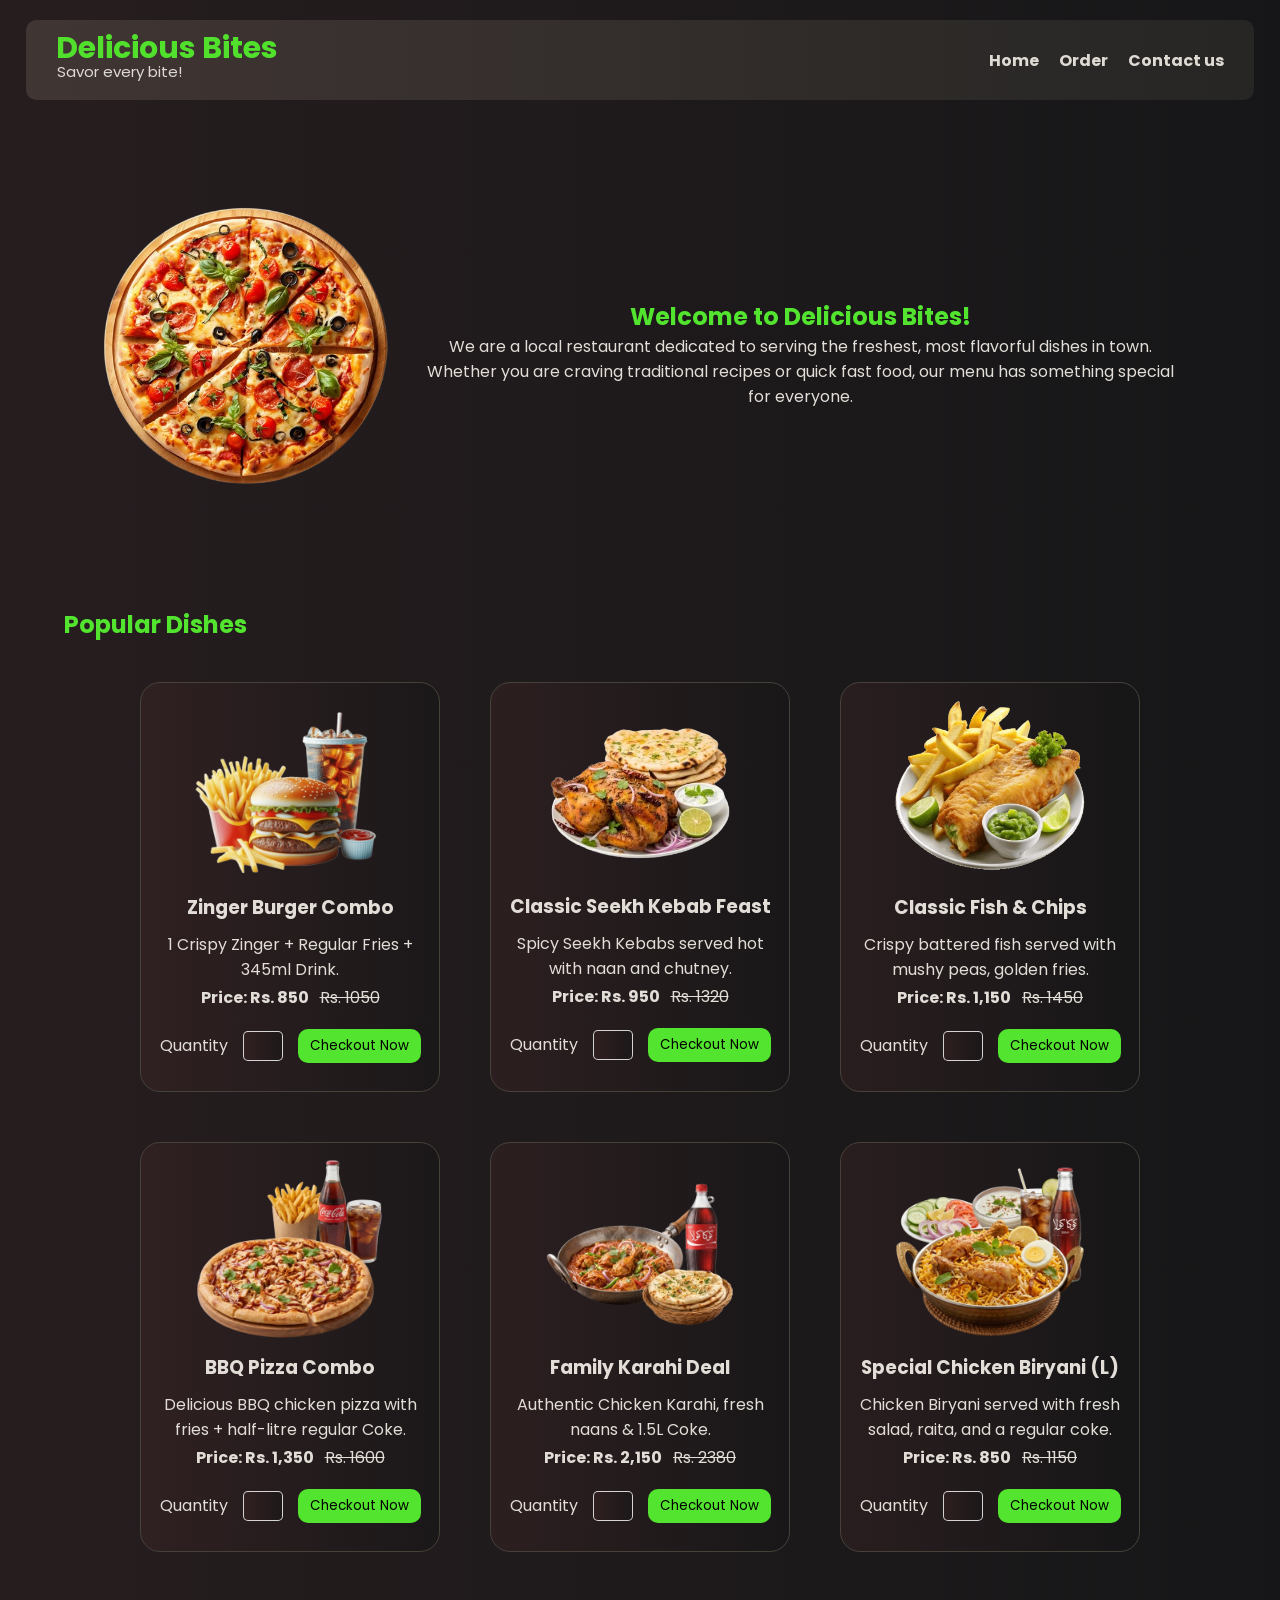
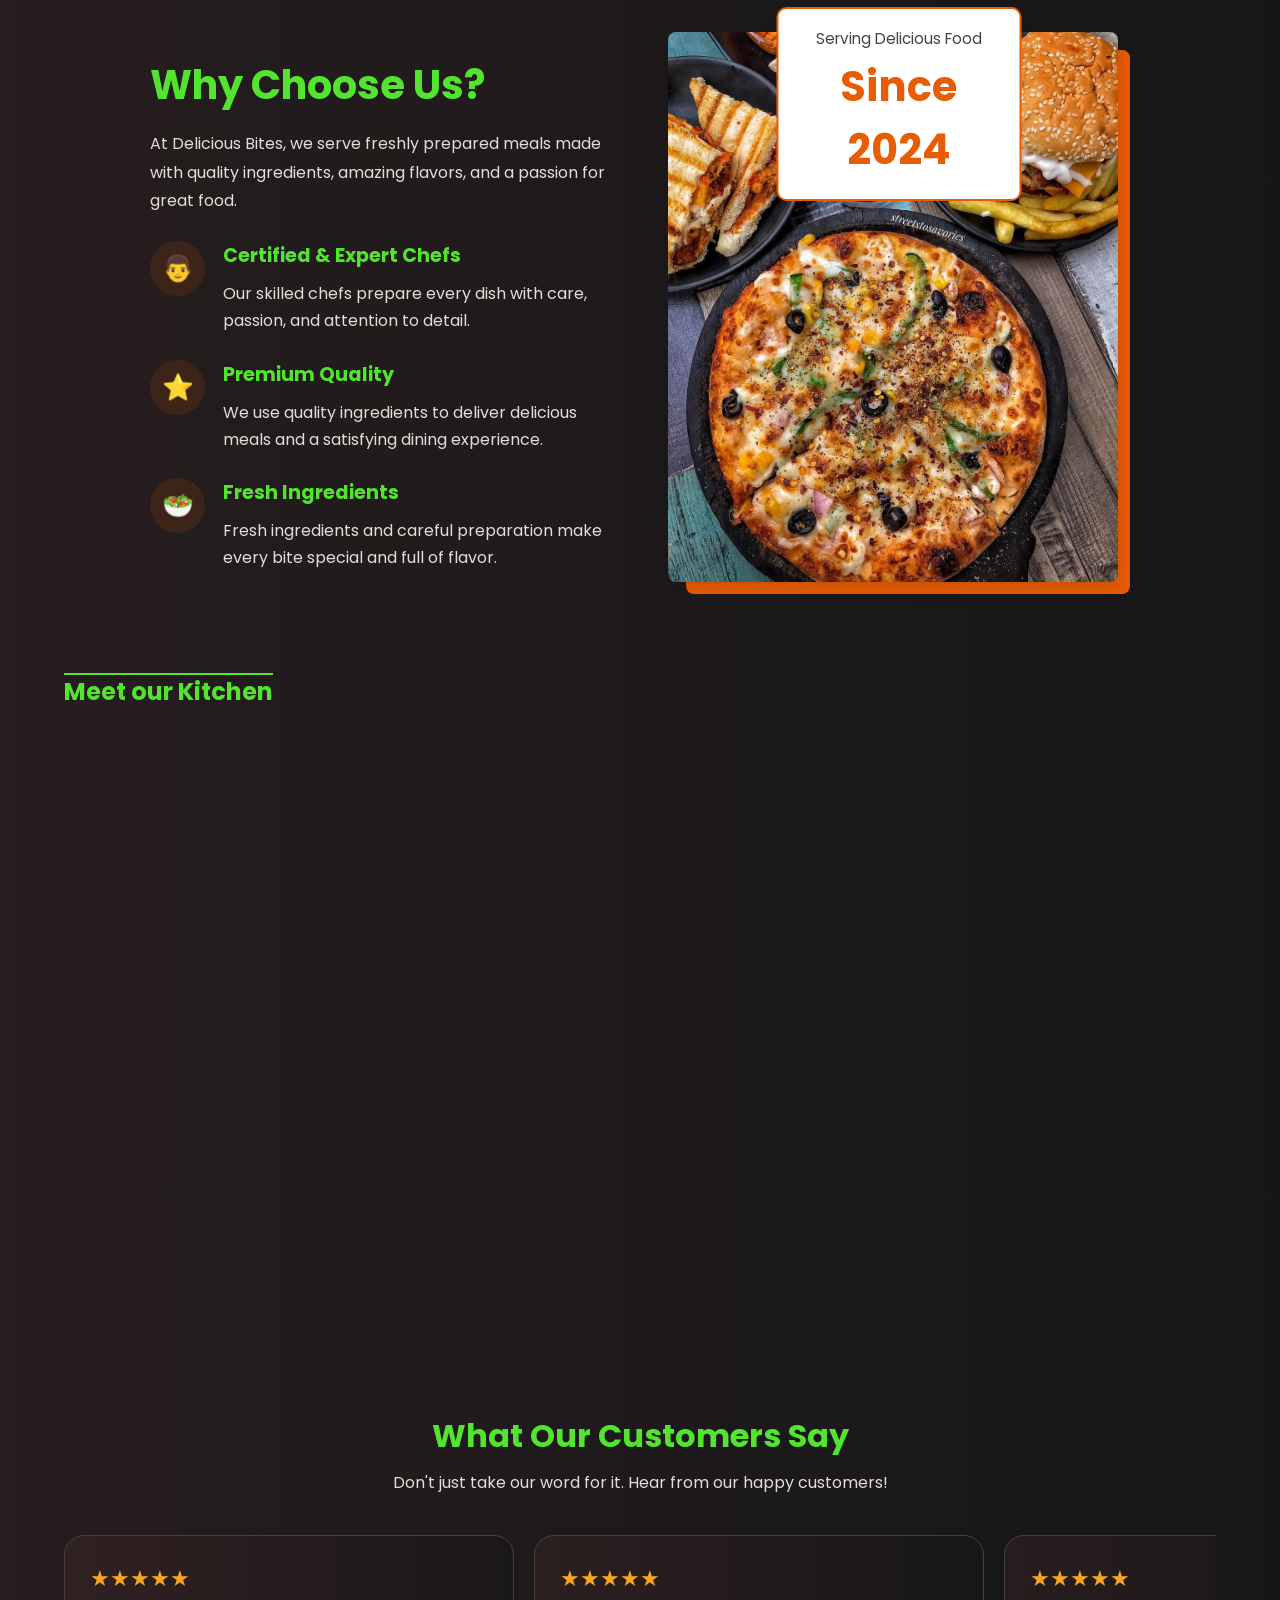
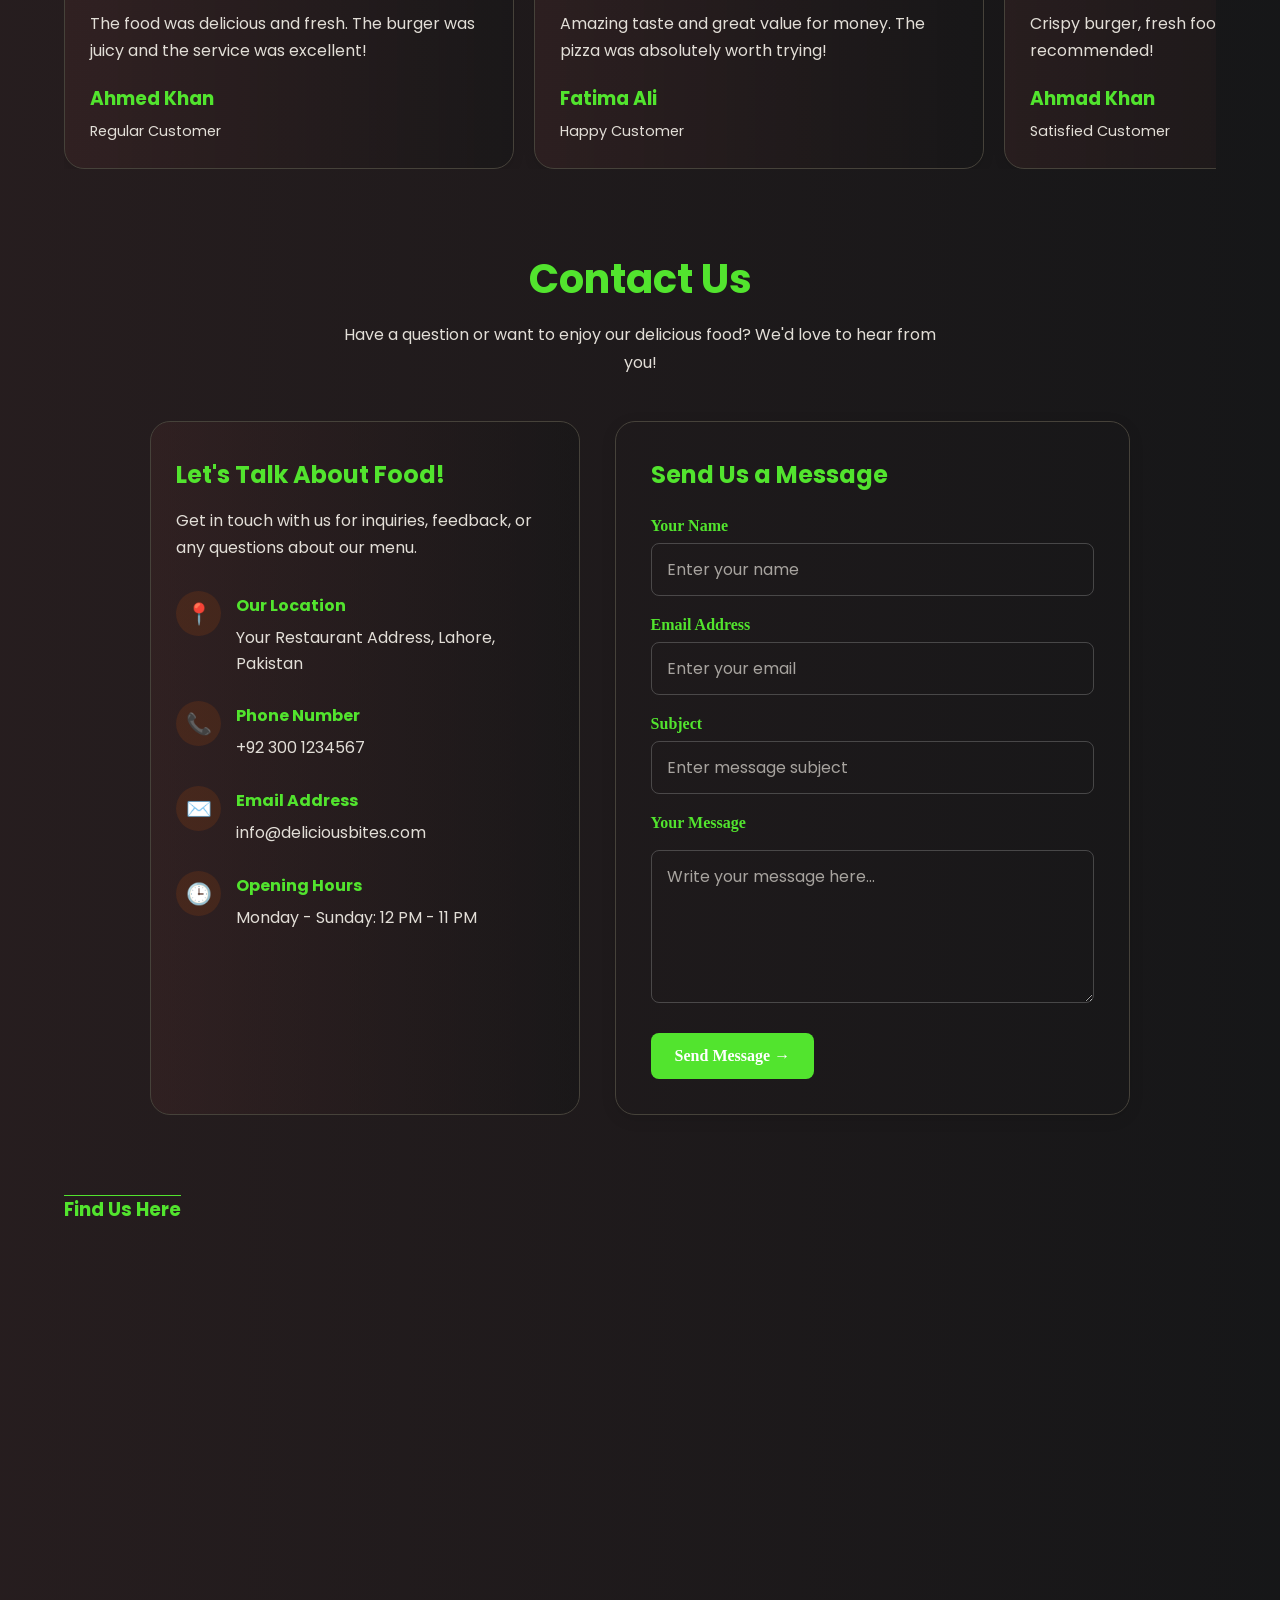
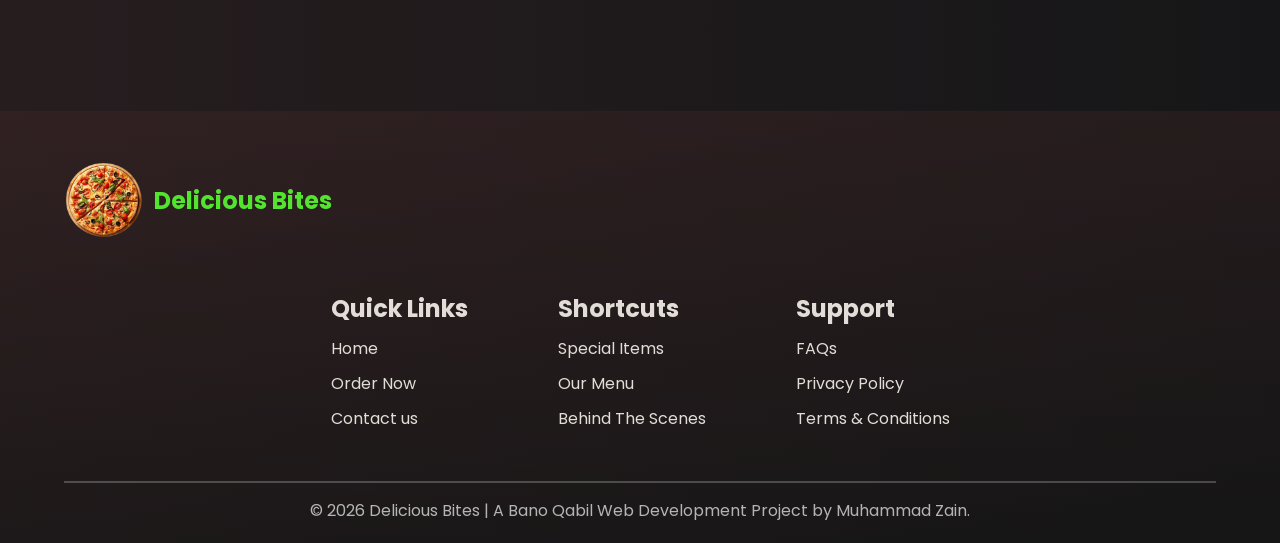
==== commit fb602592: "Add files via upload" ====
--- a/index.html
+++ b/index.html
@@ -275,8 +275,16 @@
         </section>
 
 <section id="reviews">
+    <h1>What Our Customers Say</h1>
+
+    <p class="reviews-intro">
+        Don't just take our word for it. Hear from our happy customers!
+    </p>
+
     <div class="reviews-container">
+        
         <div class="reviews-track">
+            
 
             <!-- Original Reviews -->
             <div class="reviews-group">
